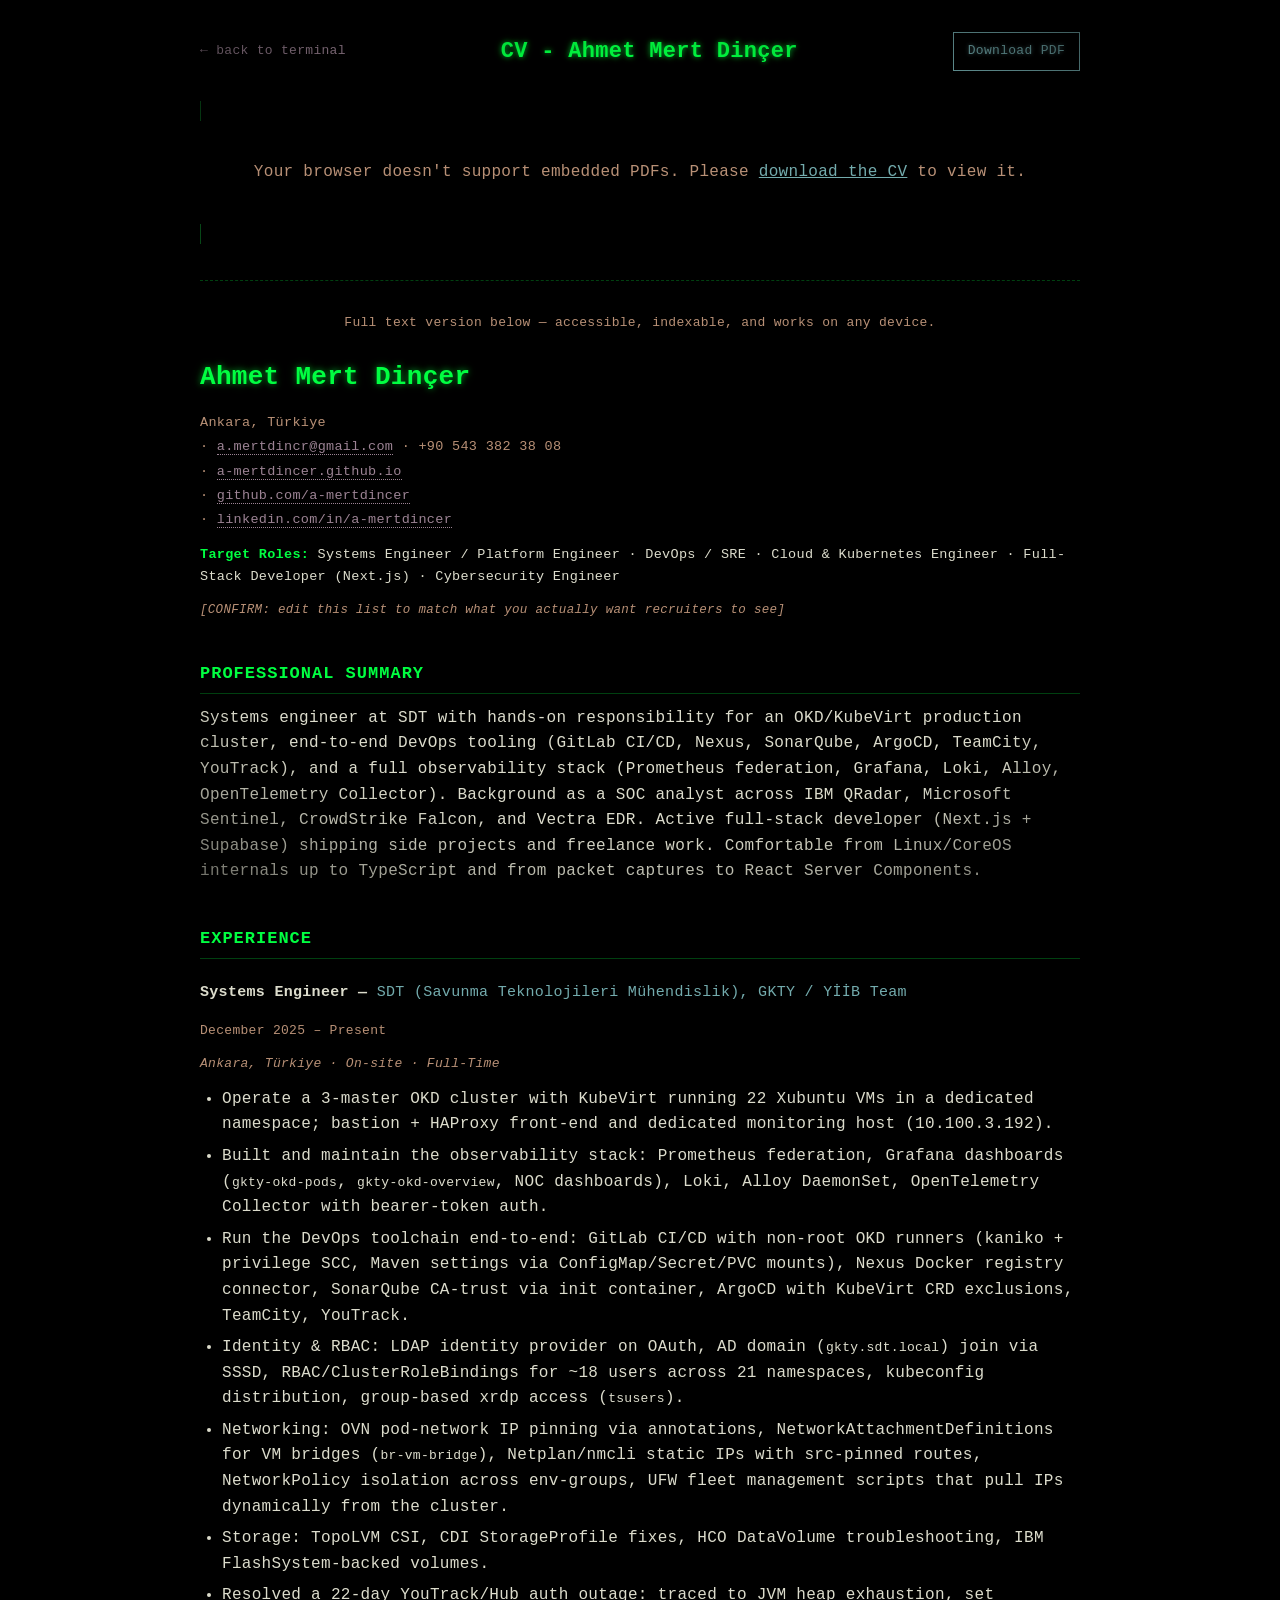
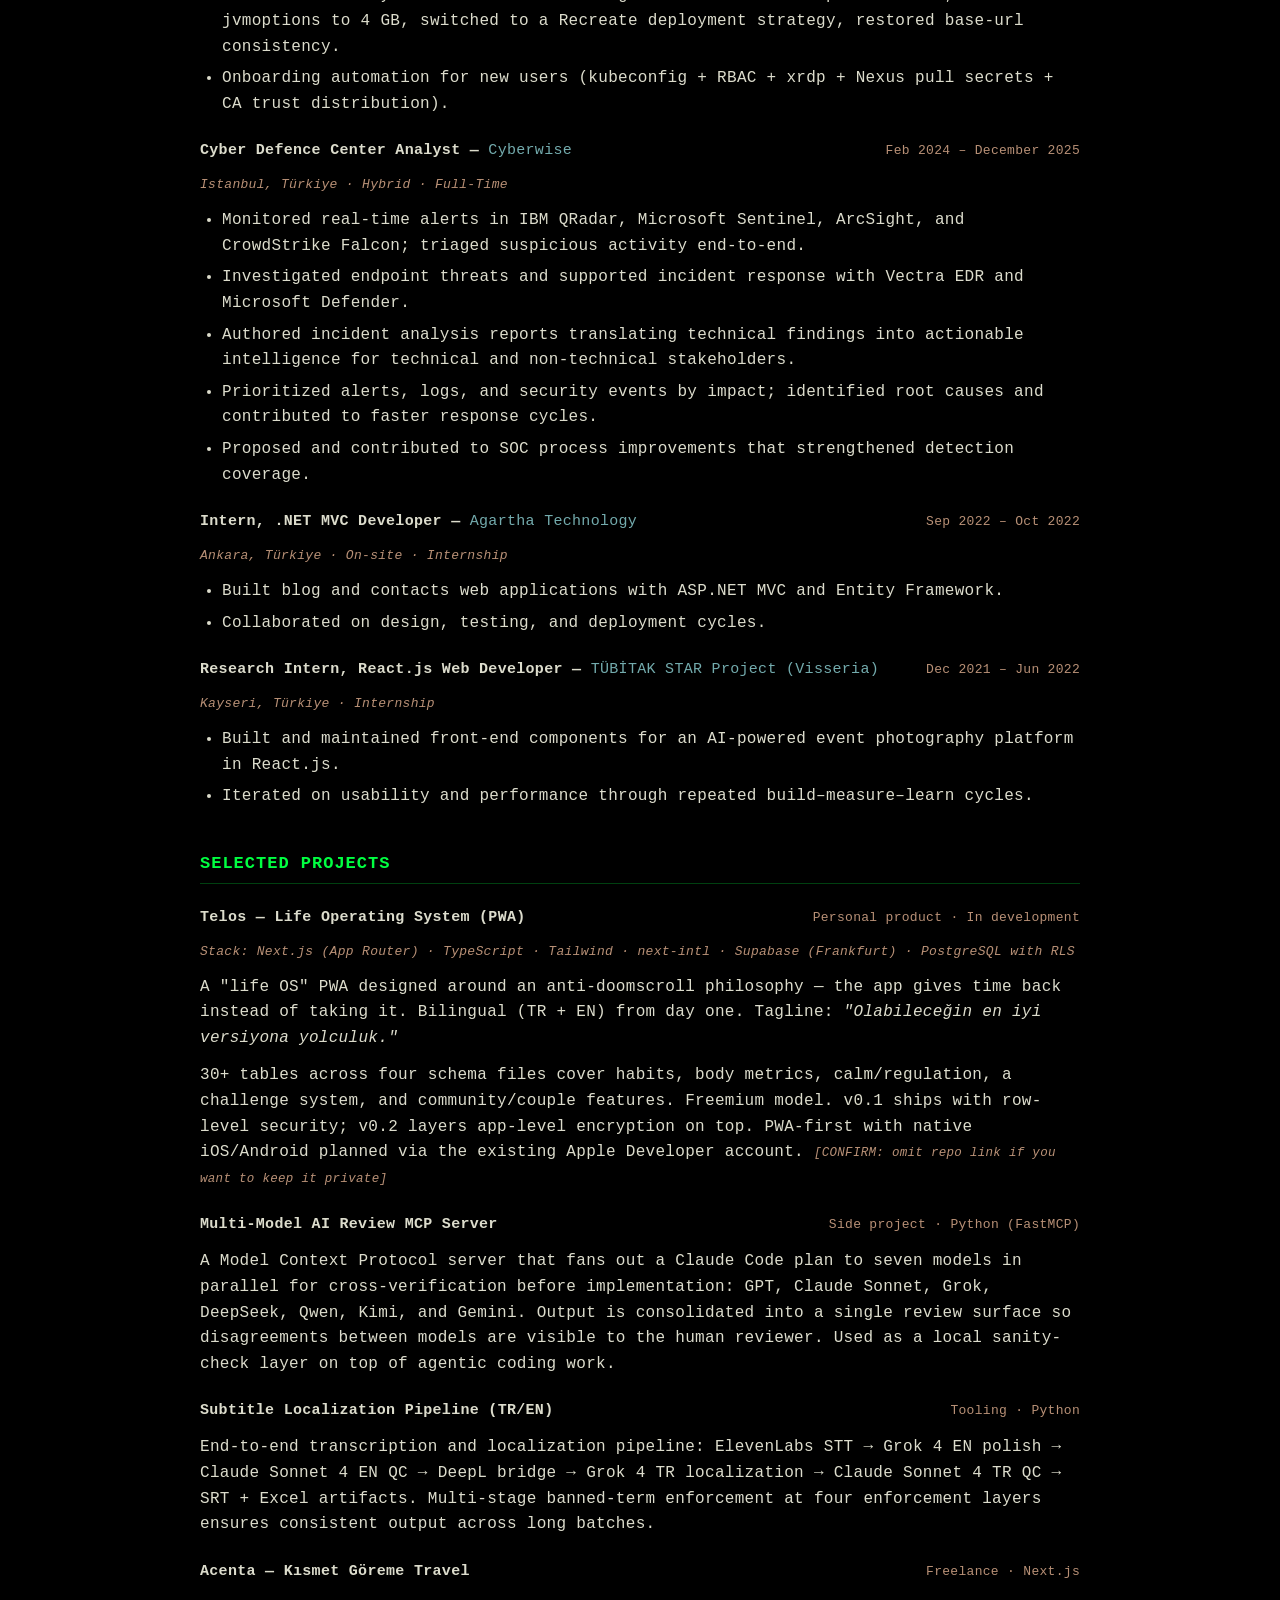
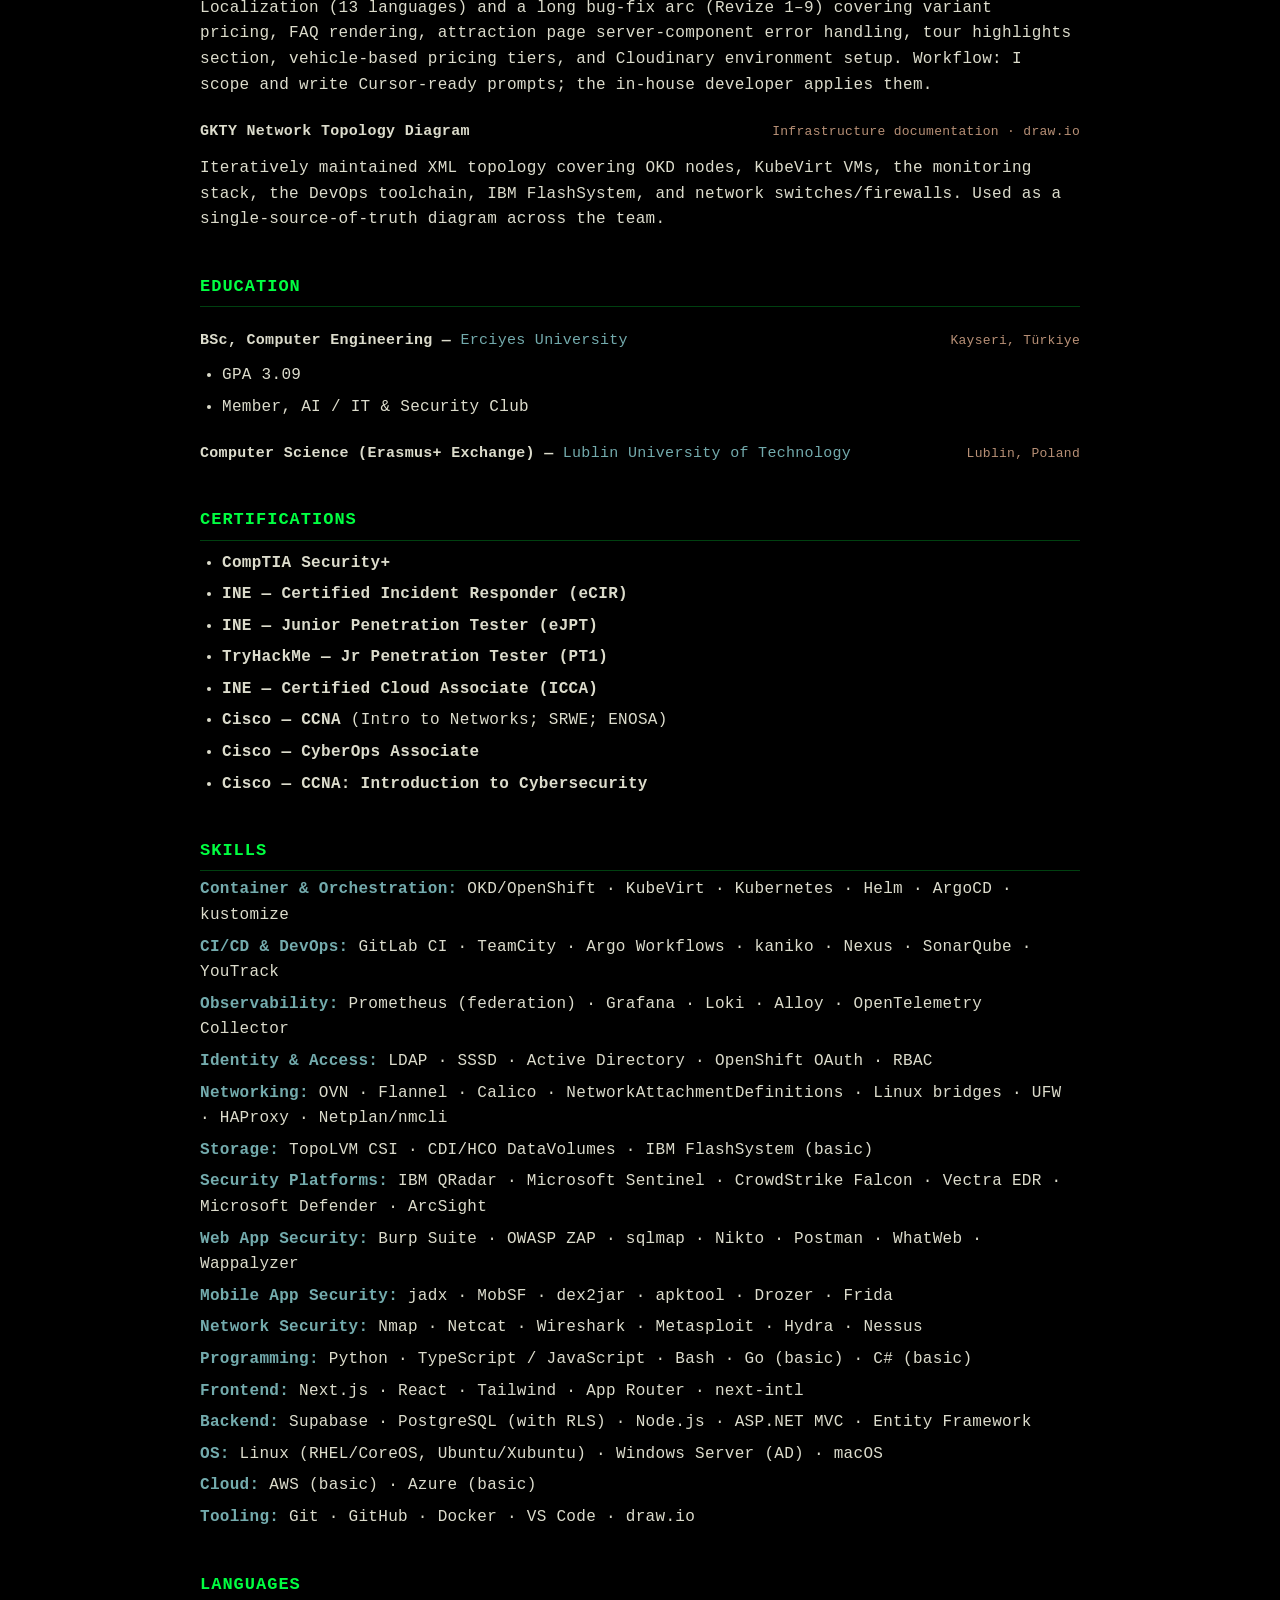
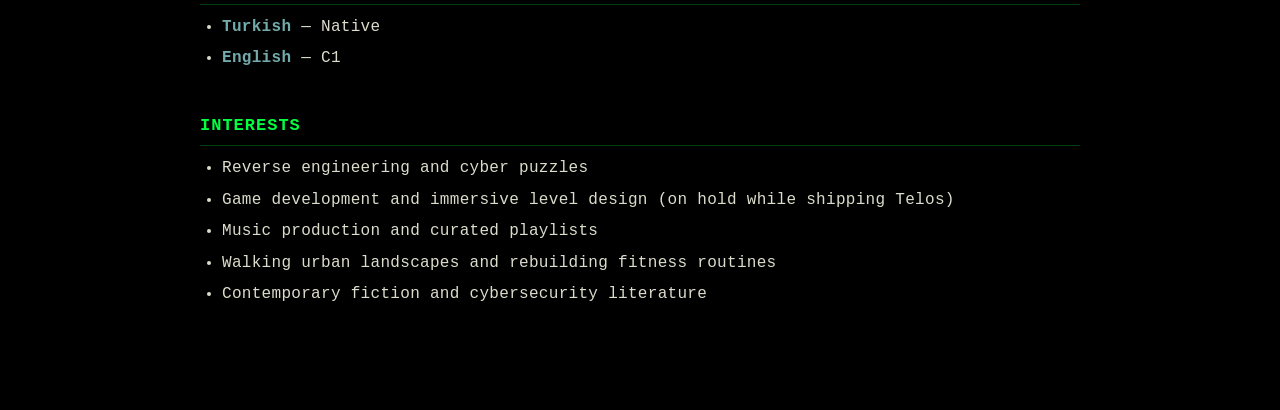
==== cv/index.html @ 5cd56427 "Add /cv page with embedded PDF and HTML fallback - cv/index.html: route at /cv/ with topbar, embedde" ====
<!DOCTYPE html>
<html lang="en">
  <head>
    <!-- Google Analytics -->
    <script async src="https://www.googletagmanager.com/gtag/js?id=G-QJ9TR5T9S2"></script>
    <script>
      window.dataLayer = window.dataLayer || [];
      function gtag(){dataLayer.push(arguments);}
      gtag('js', new Date());
      gtag('config', 'G-QJ9TR5T9S2');
    </script>
    <meta charset="utf-8" />
    <meta http-equiv="X-UA-Compatible" content="IE=edge" />
    <meta name="viewport" content="width=device-width, initial-scale=1, viewport-fit=cover" />
    <title>CV - Ahmet Mert Dinçer</title>
    <meta name="description" content="CV of Ahmet Mert Dinçer — Systems Engineer at SDT, working with OKD/KubeVirt, OpenShift, GitLab CI/CD, Prometheus/Grafana/Loki, and full-stack Next.js + Supabase. Background in SOC analysis (QRadar, Sentinel, CrowdStrike)." />
    <meta name="author" content="Ahmet Mert Dinçer" />
    <meta property="og:title" content="CV - Ahmet Mert Dinçer" />
    <meta property="og:description" content="Systems Engineer · DevOps / SRE · Full-Stack (Next.js) · Cybersecurity Engineer." />
    <meta property="og:type" content="profile" />
    <link rel="canonical" href="https://a-mertdincer.github.io/cv/" />
    <link rel="stylesheet" type="text/css" media="screen,print" href="../css/cv.css" />
    <link rel="icon" type="image/x-icon" href="../img/fav-icon.png" />
  </head>
  <body class="cv">
    <div class="cv-wrap">
      <header class="cv-topbar">
        <a class="cv-back" href="../">← back to terminal</a>
        <h1 class="cv-heading">CV - Ahmet Mert Dinçer</h1>
        <a class="cv-download" href="../cv-en.pdf" download="ahmet-mert-dincer-cv.pdf">Download PDF</a>
      </header>

      <object class="cv-pdf" data="../cv-en.pdf" type="application/pdf" aria-label="Embedded CV PDF">
        <div class="cv-pdf-fallback">
          <p>Your browser doesn't support embedded PDFs. Please <a href="../cv-en.pdf" download="ahmet-mert-dincer-cv.pdf">download the CV</a> to view it.</p>
        </div>
      </object>

      <hr class="cv-divider" />
      <p class="cv-text-intro">Full text version below — accessible, indexable, and works on any device.</p>

      <main class="cv-body">
        <h1>Ahmet Mert Dinçer</h1>
        <p class="cv-contact">
          Ankara, Türkiye<br />
          · <a href="mailto:a.mertdincr@gmail.com">a.mertdincr@gmail.com</a> · +90 543 382 38 08<br />
          · <a href="https://a-mertdincer.github.io" target="_blank" rel="noopener noreferrer">a-mertdincer.github.io</a><br />
          · <a href="https://github.com/a-mertdincer" target="_blank" rel="noopener noreferrer">github.com/a-mertdincer</a><br />
          · <a href="https://www.linkedin.com/in/a-mertdincer/" target="_blank" rel="noopener noreferrer">linkedin.com/in/a-mertdincer</a>
        </p>
        <p class="cv-target"><strong>Target Roles:</strong> Systems Engineer / Platform Engineer · DevOps / SRE · Cloud &amp; Kubernetes Engineer · Full-Stack Developer (Next.js) · Cybersecurity Engineer</p>
        <p class="cv-confirm">[CONFIRM: edit this list to match what you actually want recruiters to see]</p>

        <h2>Professional Summary</h2>
        <p>Systems engineer at SDT with hands-on responsibility for an OKD/KubeVirt production cluster, end-to-end DevOps tooling (GitLab CI/CD, Nexus, SonarQube, ArgoCD, TeamCity, YouTrack), and a full observability stack (Prometheus federation, Grafana, Loki, Alloy, OpenTelemetry Collector). Background as a SOC analyst across IBM QRadar, Microsoft Sentinel, CrowdStrike Falcon, and Vectra EDR. Active full-stack developer (Next.js + Supabase) shipping side projects and freelance work. Comfortable from Linux/CoreOS internals up to TypeScript and from packet captures to React Server Components.</p>

        <h2>Experience</h2>

        <section class="cv-entry">
          <div class="cv-entry-head">
            <h3 class="cv-entry-title">Systems Engineer — <span class="org">SDT (Savunma Teknolojileri Mühendislik), GKTY / YİİB Team</span></h3>
            <span class="cv-entry-date">December 2025 – Present</span>
          </div>
          <p class="cv-entry-meta">Ankara, Türkiye · On-site · Full-Time</p>
          <ul>
            <li>Operate a 3-master OKD cluster with KubeVirt running 22 Xubuntu VMs in a dedicated namespace; bastion + HAProxy front-end and dedicated monitoring host (10.100.3.192).</li>
            <li>Built and maintain the observability stack: Prometheus federation, Grafana dashboards (<code>gkty-okd-pods</code>, <code>gkty-okd-overview</code>, NOC dashboards), Loki, Alloy DaemonSet, OpenTelemetry Collector with bearer-token auth.</li>
            <li>Run the DevOps toolchain end-to-end: GitLab CI/CD with non-root OKD runners (kaniko + privilege SCC, Maven settings via ConfigMap/Secret/PVC mounts), Nexus Docker registry connector, SonarQube CA-trust via init container, ArgoCD with KubeVirt CRD exclusions, TeamCity, YouTrack.</li>
            <li>Identity &amp; RBAC: LDAP identity provider on OAuth, AD domain (<code>gkty.sdt.local</code>) join via SSSD, RBAC/ClusterRoleBindings for ~18 users across 21 namespaces, kubeconfig distribution, group-based xrdp access (<code>tsusers</code>).</li>
            <li>Networking: OVN pod-network IP pinning via annotations, NetworkAttachmentDefinitions for VM bridges (<code>br-vm-bridge</code>), Netplan/nmcli static IPs with src-pinned routes, NetworkPolicy isolation across env-groups, UFW fleet management scripts that pull IPs dynamically from the cluster.</li>
            <li>Storage: TopoLVM CSI, CDI StorageProfile fixes, HCO DataVolume troubleshooting, IBM FlashSystem-backed volumes.</li>
            <li>Resolved a 22-day YouTrack/Hub auth outage: traced to JVM heap exhaustion, set jvmoptions to 4&nbsp;GB, switched to a Recreate deployment strategy, restored base-url consistency.</li>
            <li>Onboarding automation for new users (kubeconfig + RBAC + xrdp + Nexus pull secrets + CA trust distribution).</li>
          </ul>
        </section>

        <section class="cv-entry">
          <div class="cv-entry-head">
            <h3 class="cv-entry-title">Cyber Defence Center Analyst — <span class="org">Cyberwise</span></h3>
            <span class="cv-entry-date">Feb 2024 – December 2025</span>
          </div>
          <p class="cv-entry-meta">Istanbul, Türkiye · Hybrid · Full-Time</p>
          <ul>
            <li>Monitored real-time alerts in IBM QRadar, Microsoft Sentinel, ArcSight, and CrowdStrike Falcon; triaged suspicious activity end-to-end.</li>
            <li>Investigated endpoint threats and supported incident response with Vectra EDR and Microsoft Defender.</li>
            <li>Authored incident analysis reports translating technical findings into actionable intelligence for technical and non-technical stakeholders.</li>
            <li>Prioritized alerts, logs, and security events by impact; identified root causes and contributed to faster response cycles.</li>
            <li>Proposed and contributed to SOC process improvements that strengthened detection coverage.</li>
          </ul>
        </section>

        <section class="cv-entry">
          <div class="cv-entry-head">
            <h3 class="cv-entry-title">Intern, .NET MVC Developer — <span class="org">Agartha Technology</span></h3>
            <span class="cv-entry-date">Sep 2022 – Oct 2022</span>
          </div>
          <p class="cv-entry-meta">Ankara, Türkiye · On-site · Internship</p>
          <ul>
            <li>Built blog and contacts web applications with ASP.NET MVC and Entity Framework.</li>
            <li>Collaborated on design, testing, and deployment cycles.</li>
          </ul>
        </section>

        <section class="cv-entry">
          <div class="cv-entry-head">
            <h3 class="cv-entry-title">Research Intern, React.js Web Developer — <span class="org">TÜBİTAK STAR Project (Visseria)</span></h3>
            <span class="cv-entry-date">Dec 2021 – Jun 2022</span>
          </div>
          <p class="cv-entry-meta">Kayseri, Türkiye · Internship</p>
          <ul>
            <li>Built and maintained front-end components for an AI-powered event photography platform in React.js.</li>
            <li>Iterated on usability and performance through repeated build–measure–learn cycles.</li>
          </ul>
        </section>

        <h2>Selected Projects</h2>

        <section class="cv-entry">
          <div class="cv-entry-head">
            <h3 class="cv-entry-title">Telos — Life Operating System (PWA)</h3>
            <span class="cv-entry-date">Personal product · In development</span>
          </div>
          <p class="cv-entry-meta">Stack: Next.js (App Router) · TypeScript · Tailwind · next-intl · Supabase (Frankfurt) · PostgreSQL with RLS</p>
          <p>A "life OS" PWA designed around an anti-doomscroll philosophy — the app gives time back instead of taking it. Bilingual (TR + EN) from day one. Tagline: <em>"Olabileceğin en iyi versiyona yolculuk."</em></p>
          <p>30+ tables across four schema files cover habits, body metrics, calm/regulation, a challenge system, and community/couple features. Freemium model. v0.1 ships with row-level security; v0.2 layers app-level encryption on top. PWA-first with native iOS/Android planned via the existing Apple Developer account. <span class="cv-confirm">[CONFIRM: omit repo link if you want to keep it private]</span></p>
        </section>

        <section class="cv-entry">
          <div class="cv-entry-head">
            <h3 class="cv-entry-title">Multi-Model AI Review MCP Server</h3>
            <span class="cv-entry-date">Side project · Python (FastMCP)</span>
          </div>
          <p>A Model Context Protocol server that fans out a Claude Code plan to seven models in parallel for cross-verification before implementation: GPT, Claude Sonnet, Grok, DeepSeek, Qwen, Kimi, and Gemini. Output is consolidated into a single review surface so disagreements between models are visible to the human reviewer. Used as a local sanity-check layer on top of agentic coding work.</p>
        </section>

        <section class="cv-entry">
          <div class="cv-entry-head">
            <h3 class="cv-entry-title">Subtitle Localization Pipeline (TR/EN)</h3>
            <span class="cv-entry-date">Tooling · Python</span>
          </div>
          <p>End-to-end transcription and localization pipeline: ElevenLabs STT → Grok 4 EN polish → Claude Sonnet 4 EN QC → DeepL bridge → Grok 4 TR localization → Claude Sonnet 4 TR QC → SRT + Excel artifacts. Multi-stage banned-term enforcement at four enforcement layers ensures consistent output across long batches.</p>
        </section>

        <section class="cv-entry">
          <div class="cv-entry-head">
            <h3 class="cv-entry-title">Acenta — Kısmet Göreme Travel</h3>
            <span class="cv-entry-date">Freelance · Next.js</span>
          </div>
          <p>Localization (13 languages) and a long bug-fix arc (Revize 1–9) covering variant pricing, FAQ rendering, attraction page server-component error handling, tour highlights section, vehicle-based pricing tiers, and Cloudinary environment setup. Workflow: I scope and write Cursor-ready prompts; the in-house developer applies them.</p>
        </section>

        <section class="cv-entry">
          <div class="cv-entry-head">
            <h3 class="cv-entry-title">GKTY Network Topology Diagram</h3>
            <span class="cv-entry-date">Infrastructure documentation · draw.io</span>
          </div>
          <p>Iteratively maintained XML topology covering OKD nodes, KubeVirt VMs, the monitoring stack, the DevOps toolchain, IBM FlashSystem, and network switches/firewalls. Used as a single-source-of-truth diagram across the team.</p>
        </section>

        <h2>Education</h2>

        <section class="cv-entry">
          <div class="cv-entry-head">
            <h3 class="cv-entry-title">BSc, Computer Engineering — <span class="org">Erciyes University</span></h3>
            <span class="cv-entry-date">Kayseri, Türkiye</span>
          </div>
          <ul>
            <li>GPA 3.09</li>
            <li>Member, AI / IT &amp; Security Club</li>
          </ul>
        </section>

        <section class="cv-entry">
          <div class="cv-entry-head">
            <h3 class="cv-entry-title">Computer Science (Erasmus+ Exchange) — <span class="org">Lublin University of Technology</span></h3>
            <span class="cv-entry-date">Lublin, Poland</span>
          </div>
        </section>

        <h2>Certifications</h2>
        <ul>
          <li><strong>CompTIA Security+</strong></li>
          <li><strong>INE — Certified Incident Responder (eCIR)</strong></li>
          <li><strong>INE — Junior Penetration Tester (eJPT)</strong></li>
          <li><strong>TryHackMe — Jr Penetration Tester (PT1)</strong></li>
          <li><strong>INE — Certified Cloud Associate (ICCA)</strong></li>
          <li><strong>Cisco — CCNA</strong> (Intro to Networks; SRWE; ENOSA)</li>
          <li><strong>Cisco — CyberOps Associate</strong></li>
          <li><strong>Cisco — CCNA: Introduction to Cybersecurity</strong></li>
        </ul>

        <h2>Skills</h2>
        <div class="cv-skills">
          <p><strong>Container &amp; Orchestration:</strong> OKD/OpenShift · KubeVirt · Kubernetes · Helm · ArgoCD · kustomize</p>
          <p><strong>CI/CD &amp; DevOps:</strong> GitLab CI · TeamCity · Argo Workflows · kaniko · Nexus · SonarQube · YouTrack</p>
          <p><strong>Observability:</strong> Prometheus (federation) · Grafana · Loki · Alloy · OpenTelemetry Collector</p>
          <p><strong>Identity &amp; Access:</strong> LDAP · SSSD · Active Directory · OpenShift OAuth · RBAC</p>
          <p><strong>Networking:</strong> OVN · Flannel · Calico · NetworkAttachmentDefinitions · Linux bridges · UFW · HAProxy · Netplan/nmcli</p>
          <p><strong>Storage:</strong> TopoLVM CSI · CDI/HCO DataVolumes · IBM FlashSystem (basic)</p>
          <p><strong>Security Platforms:</strong> IBM QRadar · Microsoft Sentinel · CrowdStrike Falcon · Vectra EDR · Microsoft Defender · ArcSight</p>
          <p><strong>Web App Security:</strong> Burp Suite · OWASP ZAP · sqlmap · Nikto · Postman · WhatWeb · Wappalyzer</p>
          <p><strong>Mobile App Security:</strong> jadx · MobSF · dex2jar · apktool · Drozer · Frida</p>
          <p><strong>Network Security:</strong> Nmap · Netcat · Wireshark · Metasploit · Hydra · Nessus</p>
          <p><strong>Programming:</strong> Python · TypeScript / JavaScript · Bash · Go (basic) · C# (basic)</p>
          <p><strong>Frontend:</strong> Next.js · React · Tailwind · App Router · next-intl</p>
          <p><strong>Backend:</strong> Supabase · PostgreSQL (with RLS) · Node.js · ASP.NET MVC · Entity Framework</p>
          <p><strong>OS:</strong> Linux (RHEL/CoreOS, Ubuntu/Xubuntu) · Windows Server (AD) · macOS</p>
          <p><strong>Cloud:</strong> AWS (basic) · Azure (basic)</p>
          <p><strong>Tooling:</strong> Git · GitHub · Docker · VS Code · draw.io</p>
        </div>

        <h2>Languages</h2>
        <ul class="cv-langs">
          <li><strong>Turkish</strong> — Native</li>
          <li><strong>English</strong> — C1</li>
        </ul>

        <h2>Interests</h2>
        <ul>
          <li>Reverse engineering and cyber puzzles</li>
          <li>Game development and immersive level design (on hold while shipping Telos)</li>
          <li>Music production and curated playlists</li>
          <li>Walking urban landscapes and rebuilding fitness routines</li>
          <li>Contemporary fiction and cybersecurity literature</li>
        </ul>
      </main>
    </div>
  </body>
</html>
---- css/cv.css ----
/* CV page — extends the terminal theme tokens from style.css.
   Same palette/font, but laid out as a long-form readable document
   (no scanlines, no aggressive glow on body text, more whitespace). */

:root {
  --bg: #000;
  --fg: #00ff41;
  --fg-soft: #DCDCCC;
  --muted: #B89076;
  --accent: #73ABAD;
  --link: #9C8394;
  --rule: rgba(0, 255, 65, 0.25);
}

body.cv {
  margin: 0;
  padding: 0;
  background: var(--bg);
  color: var(--fg-soft);
  font-family: 'Courier New', Courier, monospace;
  font-weight: normal;
  letter-spacing: 0.3px;
  line-height: 1.6;
  cursor: auto;
  -webkit-font-smoothing: antialiased;
}

/* CRT vignette is kept (subtle), scanlines dropped for readability. */
body.cv::before {
  content: "";
  position: fixed;
  inset: 0;
  background: radial-gradient(ellipse at center, transparent 60%, rgba(0,0,0,0.85) 100%);
  pointer-events: none;
  z-index: 10;
}

.cv-wrap {
  max-width: 880px;
  margin: 0 auto;
  padding: 32px 28px 96px;
  position: relative;
  z-index: 5;
}

/* Top bar: back link + heading + download button */
.cv-topbar {
  display: flex;
  align-items: center;
  justify-content: space-between;
  gap: 16px;
  flex-wrap: wrap;
  margin-bottom: 28px;
}

.cv-back {
  color: var(--link);
  text-decoration: none;
  font-size: 13px;
}
.cv-back:hover {
  background: var(--accent);
  color: #000;
}

.cv-heading {
  color: var(--fg);
  font-size: 22px;
  margin: 0;
  font-weight: bold;
  text-shadow:
    0 0 5px rgba(0, 255, 65, 0.6),
    0 0 10px rgba(0, 255, 65, 0.3);
}

.cv-download {
  color: var(--accent);
  border: 1px solid var(--accent);
  padding: 8px 14px;
  text-decoration: none;
  font-size: 13px;
  background: transparent;
  text-shadow: 0 0 4px rgba(115, 171, 173, 0.6);
}
.cv-download:hover {
  background: var(--accent);
  color: #000;
  text-shadow: none;
}

/* Embedded PDF viewer */
.cv-pdf {
  width: 100%;
  height: 80vh;
  min-height: 520px;
  border: 1px solid var(--rule);
  background: #0a0a0a;
  margin-bottom: 32px;
}

.cv-pdf-fallback {
  padding: 20px;
  text-align: center;
  color: var(--muted);
}
.cv-pdf-fallback a {
  color: var(--accent);
  text-decoration: underline;
}

/* Divider between PDF and text body */
.cv-divider {
  border: 0;
  border-top: 1px dashed var(--rule);
  margin: 32px 0;
}

.cv-text-intro {
  color: var(--muted);
  font-size: 13px;
  margin-bottom: 24px;
  text-align: center;
}

/* Main typographic CV body */
.cv-body {
  color: var(--fg-soft);
}

.cv-body h1 {
  color: var(--fg);
  font-size: 26px;
  margin: 0 0 6px;
  text-shadow:
    0 0 6px rgba(0, 255, 65, 0.5),
    0 0 12px rgba(0, 255, 65, 0.2);
}

.cv-contact {
  color: var(--muted);
  font-size: 13.5px;
  line-height: 1.8;
  margin: 0 0 8px;
}
.cv-contact a {
  color: var(--link);
}
.cv-contact a:hover {
  background: var(--accent);
  color: #000;
}

.cv-target {
  color: var(--fg-soft);
  font-size: 13.5px;
  margin: 8px 0 0;
}
.cv-target strong {
  color: var(--fg);
}
.cv-confirm {
  color: var(--muted);
  font-style: italic;
  font-size: 12.5px;
  margin: 4px 0 0;
}

.cv-body h2 {
  color: var(--fg);
  font-size: 17px;
  margin: 40px 0 0;
  padding-bottom: 6px;
  border-bottom: 1px solid var(--rule);
  letter-spacing: 1px;
  text-transform: uppercase;
}

.cv-body p {
  margin: 12px 0;
}

.cv-body ul {
  padding-left: 22px;
  margin: 10px 0 0;
}
.cv-body li {
  margin: 6px 0;
}

.cv-body a {
  color: var(--link);
  text-decoration: none;
  border-bottom: 1px dotted var(--link);
}
.cv-body a:hover {
  background: var(--accent);
  color: #000;
  border-bottom-color: var(--accent);
}

/* Entry header: title on the left, date right-aligned on desktop */
.cv-entry {
  margin-top: 22px;
}
.cv-entry-head {
  display: flex;
  align-items: baseline;
  justify-content: space-between;
  gap: 16px;
  flex-wrap: wrap;
}
.cv-entry-title {
  color: var(--fg-soft);
  font-size: 15px;
  margin: 0;
  font-weight: bold;
}
.cv-entry-title .org {
  color: var(--accent);
  font-weight: normal;
}
.cv-entry-date {
  color: var(--muted);
  font-size: 13px;
  white-space: nowrap;
  text-align: right;
  flex-shrink: 0;
}
.cv-entry-meta {
  color: var(--muted);
  font-style: italic;
  font-size: 13px;
  margin: 2px 0 8px;
}

/* Skills / Languages / Interests — denser blocks */
.cv-skills p,
.cv-langs p {
  margin: 6px 0;
}
.cv-skills strong {
  color: var(--accent);
  font-weight: bold;
}
.cv-langs strong {
  color: var(--accent);
}

/* Mobile: stack date above title, tighter spacing */
@media screen and (max-width: 640px) {
  .cv-wrap {
    padding: 18px 14px 80px;
  }
  .cv-heading {
    font-size: 18px;
  }
  .cv-pdf {
    height: 60vh;
    min-height: 360px;
  }
  .cv-entry-head {
    flex-direction: column;
    align-items: flex-start;
    gap: 2px;
  }
  .cv-entry-date {
    order: -1;
    font-size: 12px;
    text-align: left;
  }
  .cv-body h1 {
    font-size: 22px;
  }
  .cv-body h2 {
    font-size: 15px;
  }
}

@media print {
  body.cv::before { display: none; }
  .cv-topbar, .cv-pdf, .cv-pdf-fallback, .cv-divider, .cv-text-intro {
    display: none;
  }
  body.cv {
    color: #000;
    background: #fff;
  }
  .cv-body, .cv-body h1, .cv-body h2, .cv-entry-title {
    color: #000 !important;
    text-shadow: none !important;
  }
  .cv-body a { color: #000; border-bottom: none; }
  .cv-body h2 { border-bottom-color: #000; }
}
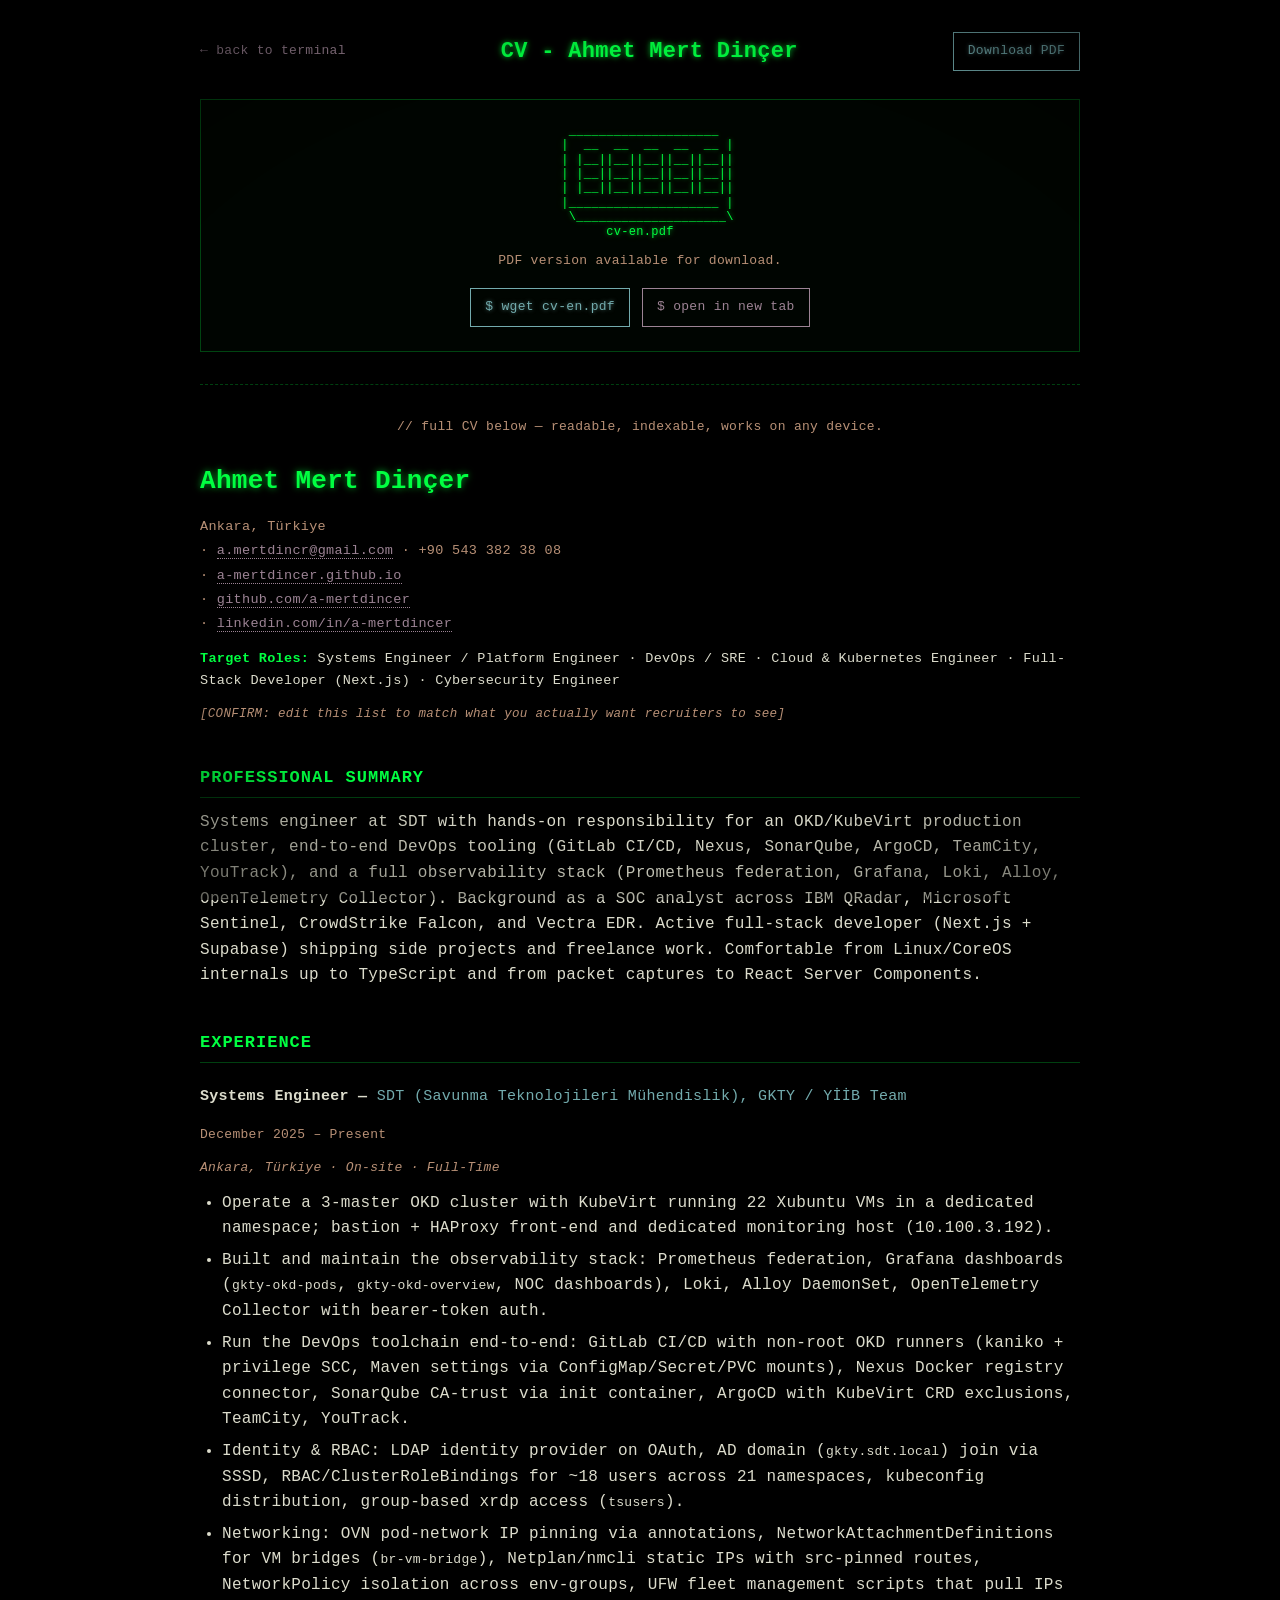
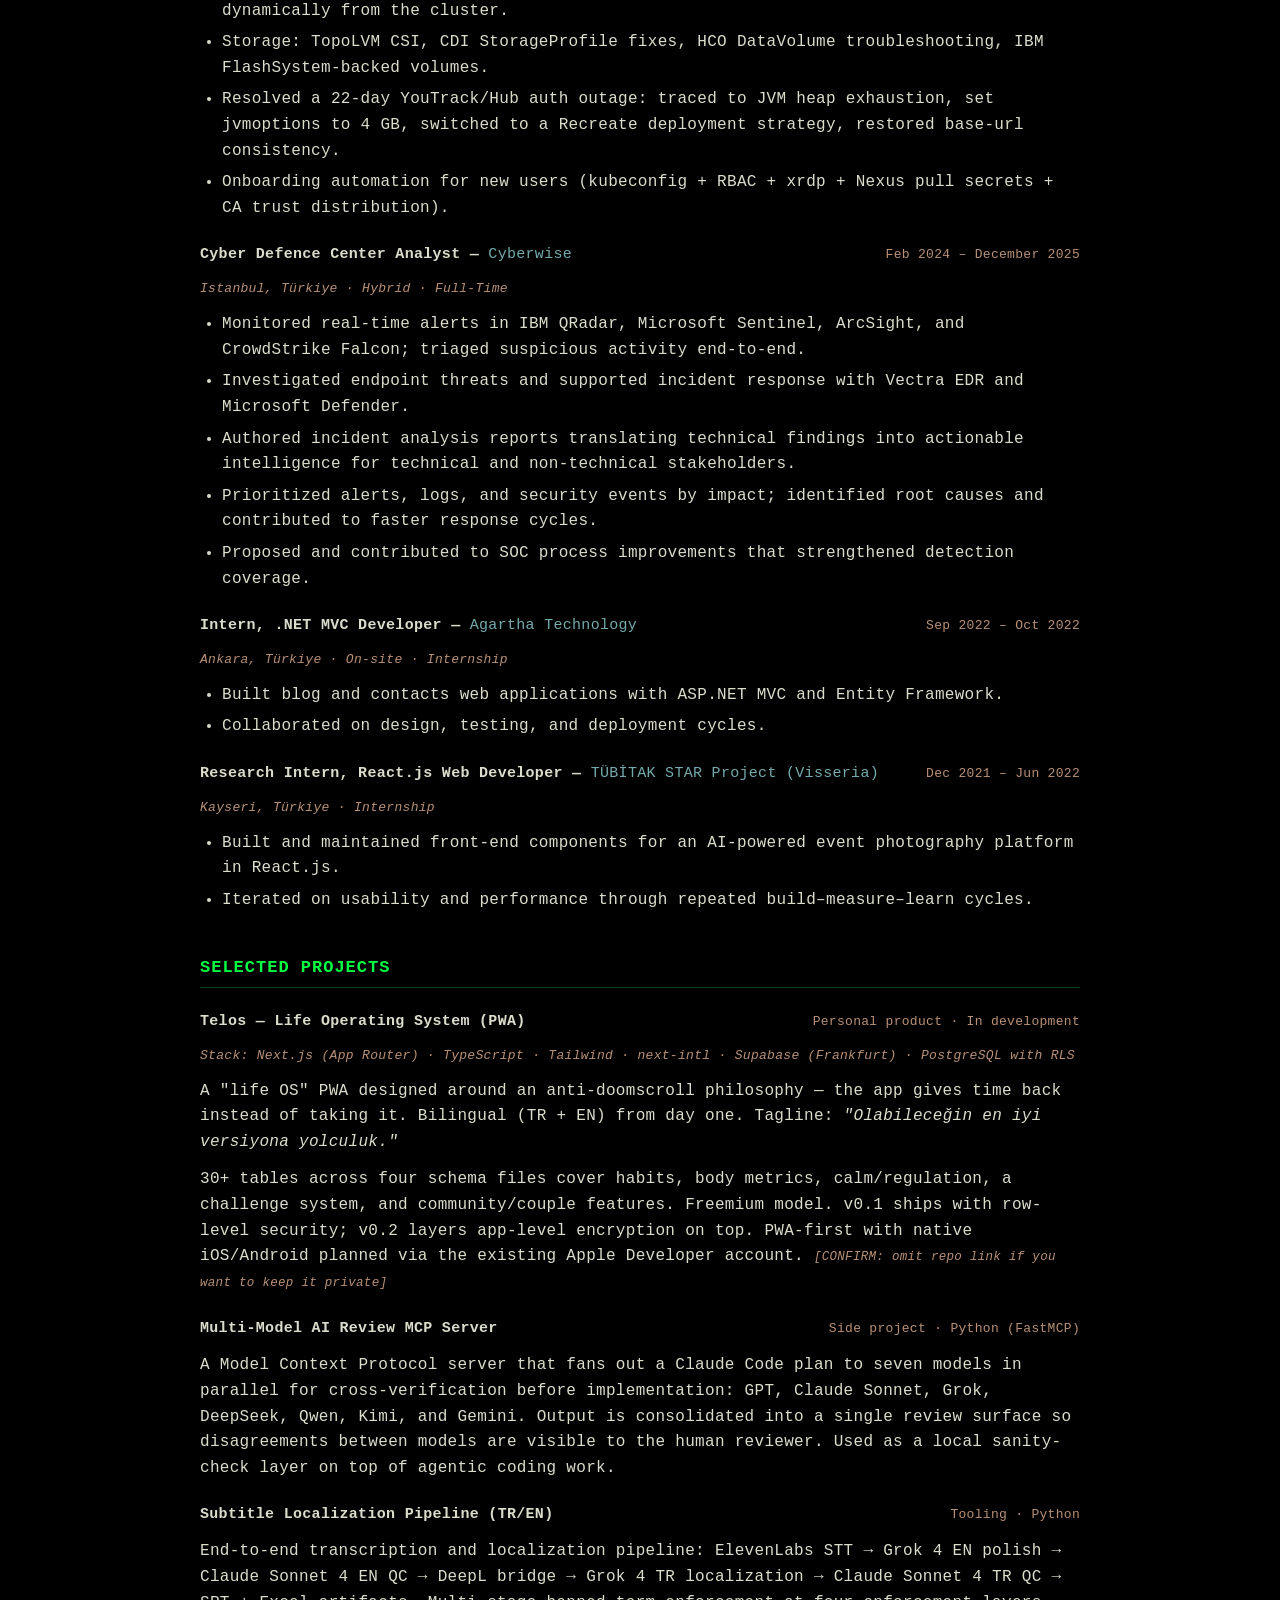
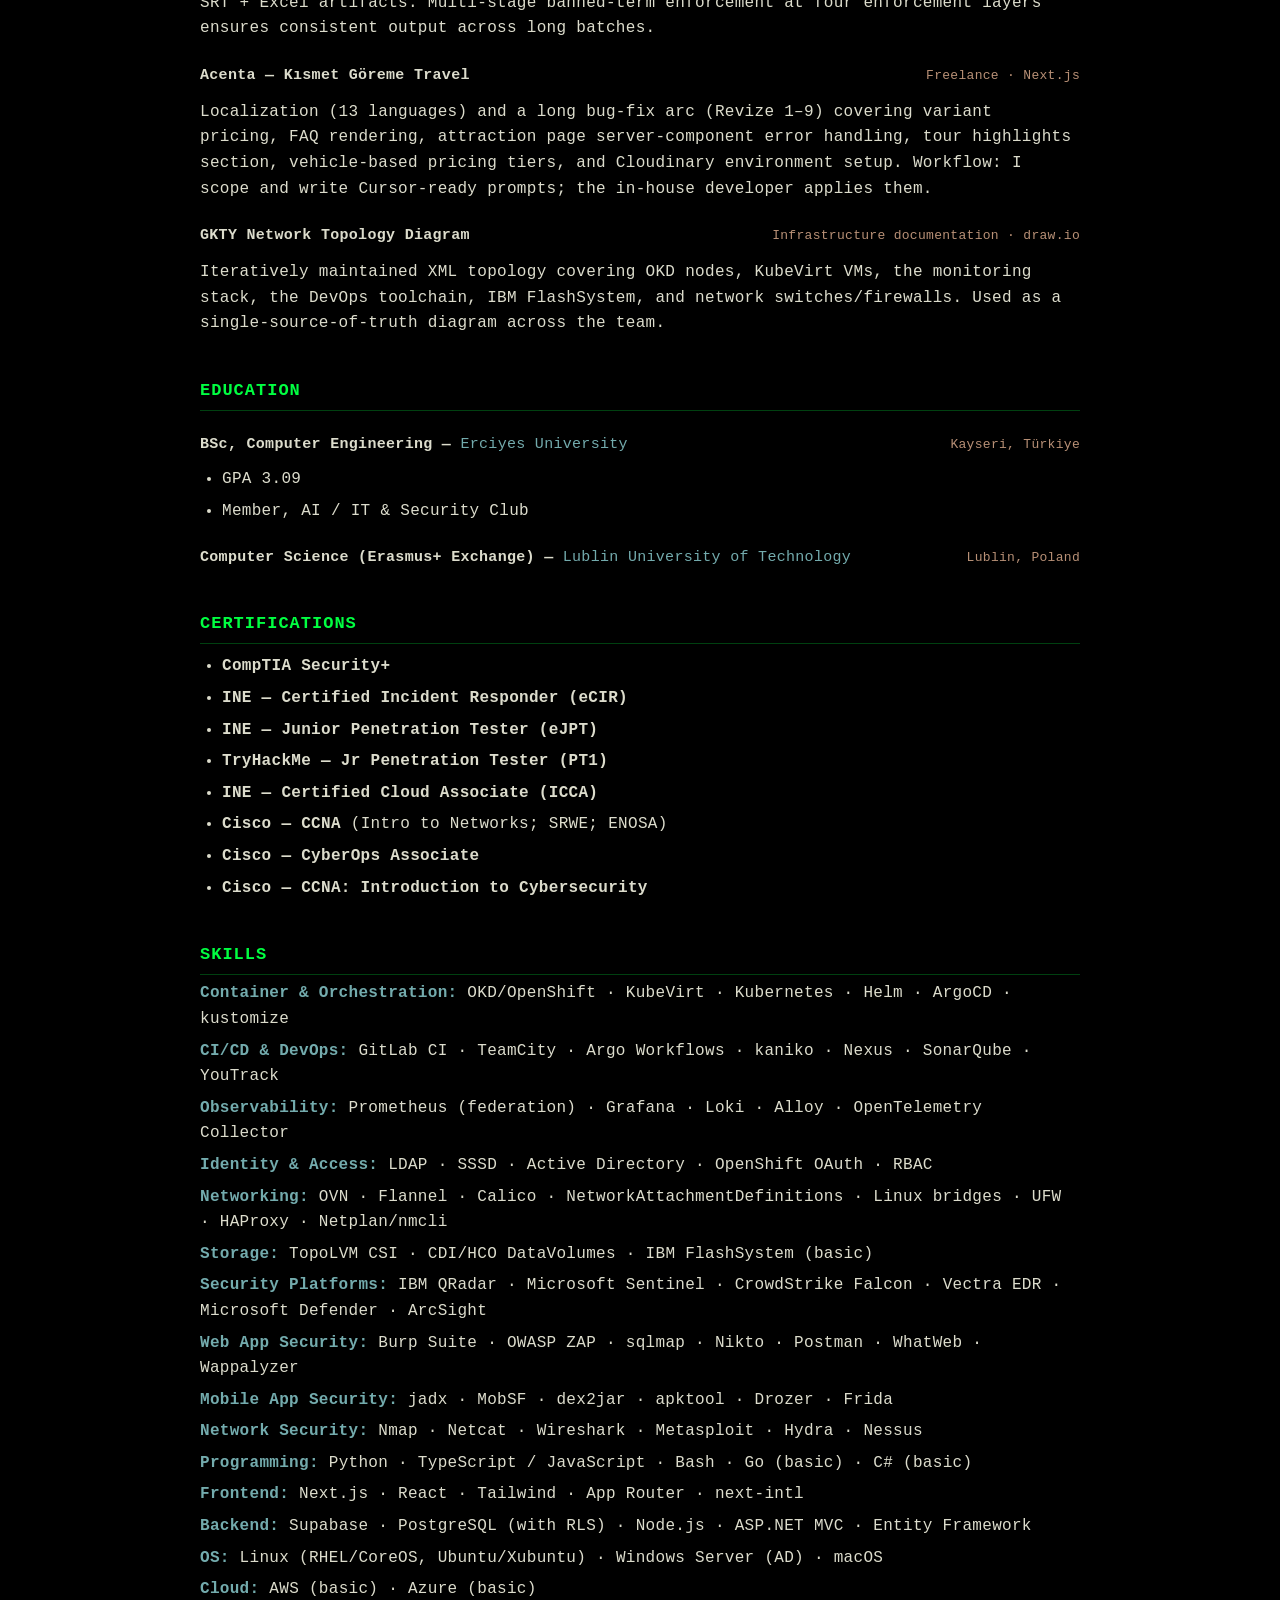
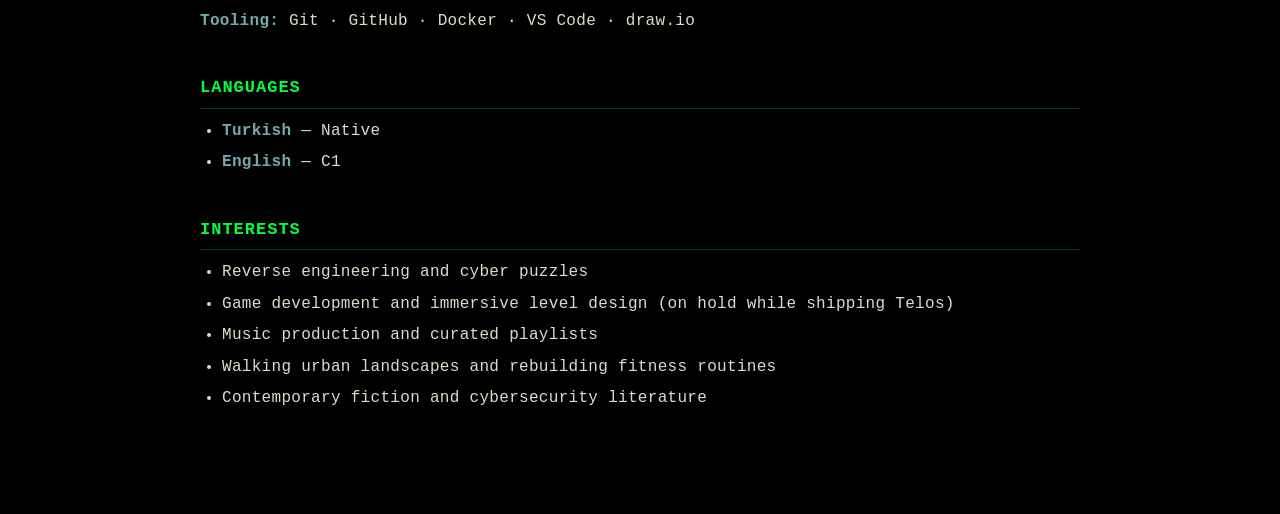
==== commit fb28d035: "Replace white PDF embed with terminal-styled download card Drop the <object> viewer that rendered as" ====
--- a/cv/index.html
+++ b/cv/index.html
@@ -30,14 +30,26 @@
         <a class="cv-download" href="../cv-en.pdf" download="ahmet-mert-dincer-cv.pdf">Download PDF</a>
       </header>
 
-      <object class="cv-pdf" data="../cv-en.pdf" type="application/pdf" aria-label="Embedded CV PDF">
-        <div class="cv-pdf-fallback">
-          <p>Your browser doesn't support embedded PDFs. Please <a href="../cv-en.pdf" download="ahmet-mert-dincer-cv.pdf">download the CV</a> to view it.</p>
-        </div>
-      </object>
+      <section class="cv-pdf-card" aria-label="PDF download">
+        <pre class="cv-pdf-ascii" aria-hidden="true">
+   ____________________
+  |  __  __  __  __  __ |
+  | |__||__||__||__||__||
+  | |__||__||__||__||__||
+  | |__||__||__||__||__||
+  |____________________ |
+   \____________________\
+        cv-en.pdf
+</pre>
+        <p class="cv-pdf-note">PDF version available for download.</p>
+        <p class="cv-pdf-actions">
+          <a class="cv-download" href="../cv-en.pdf" download="ahmet-mert-dincer-cv.pdf">$ wget cv-en.pdf</a>
+          <a class="cv-download cv-download-ghost" href="../cv-en.pdf" target="_blank" rel="noopener noreferrer">$ open in new tab</a>
+        </p>
+      </section>
 
       <hr class="cv-divider" />
-      <p class="cv-text-intro">Full text version below — accessible, indexable, and works on any device.</p>
+      <p class="cv-text-intro">// full CV below — readable, indexable, works on any device.</p>
 
       <main class="cv-body">
         <h1>Ahmet Mert Dinçer</h1>
--- a/css/cv.css
+++ b/css/cv.css
@@ -88,24 +88,51 @@
   text-shadow: none;
 }
 
-/* Embedded PDF viewer */
-.cv-pdf {
-  width: 100%;
-  height: 80vh;
-  min-height: 520px;
+/* PDF download card — terminal-styled, no embedded white viewer */
+.cv-pdf-card {
   border: 1px solid var(--rule);
-  background: #0a0a0a;
+  background: rgba(0, 255, 65, 0.02);
+  padding: 24px 20px;
+  text-align: center;
   margin-bottom: 32px;
 }
-
-.cv-pdf-fallback {
-  padding: 20px;
-  text-align: center;
-  color: var(--muted);
-}
-.cv-pdf-fallback a {
-  color: var(--accent);
-  text-decoration: underline;
+.cv-pdf-ascii {
+  color: var(--fg);
+  font-family: 'Courier New', Courier, monospace;
+  font-size: 12px;
+  line-height: 1.2;
+  margin: 0 0 12px;
+  white-space: pre;
+  text-shadow:
+    0 0 4px rgba(0, 255, 65, 0.5),
+    0 0 8px rgba(0, 255, 65, 0.25);
+  display: inline-block;
+  text-align: left;
+}
+.cv-pdf-note {
+  color: var(--muted);
+  font-size: 13px;
+  margin: 0 0 16px;
+}
+.cv-pdf-actions {
+  display: flex;
+  gap: 12px;
+  justify-content: center;
+  flex-wrap: wrap;
+  margin: 0;
+}
+.cv-download-ghost {
+  color: var(--link);
+  border-color: var(--link);
+  text-shadow: none;
+}
+.cv-download-ghost:hover {
+  background: var(--link);
+  color: #000;
+}
+
+@media screen and (max-width: 480px) {
+  .cv-pdf-ascii { font-size: 10px; }
 }
 
 /* Divider between PDF and text body */
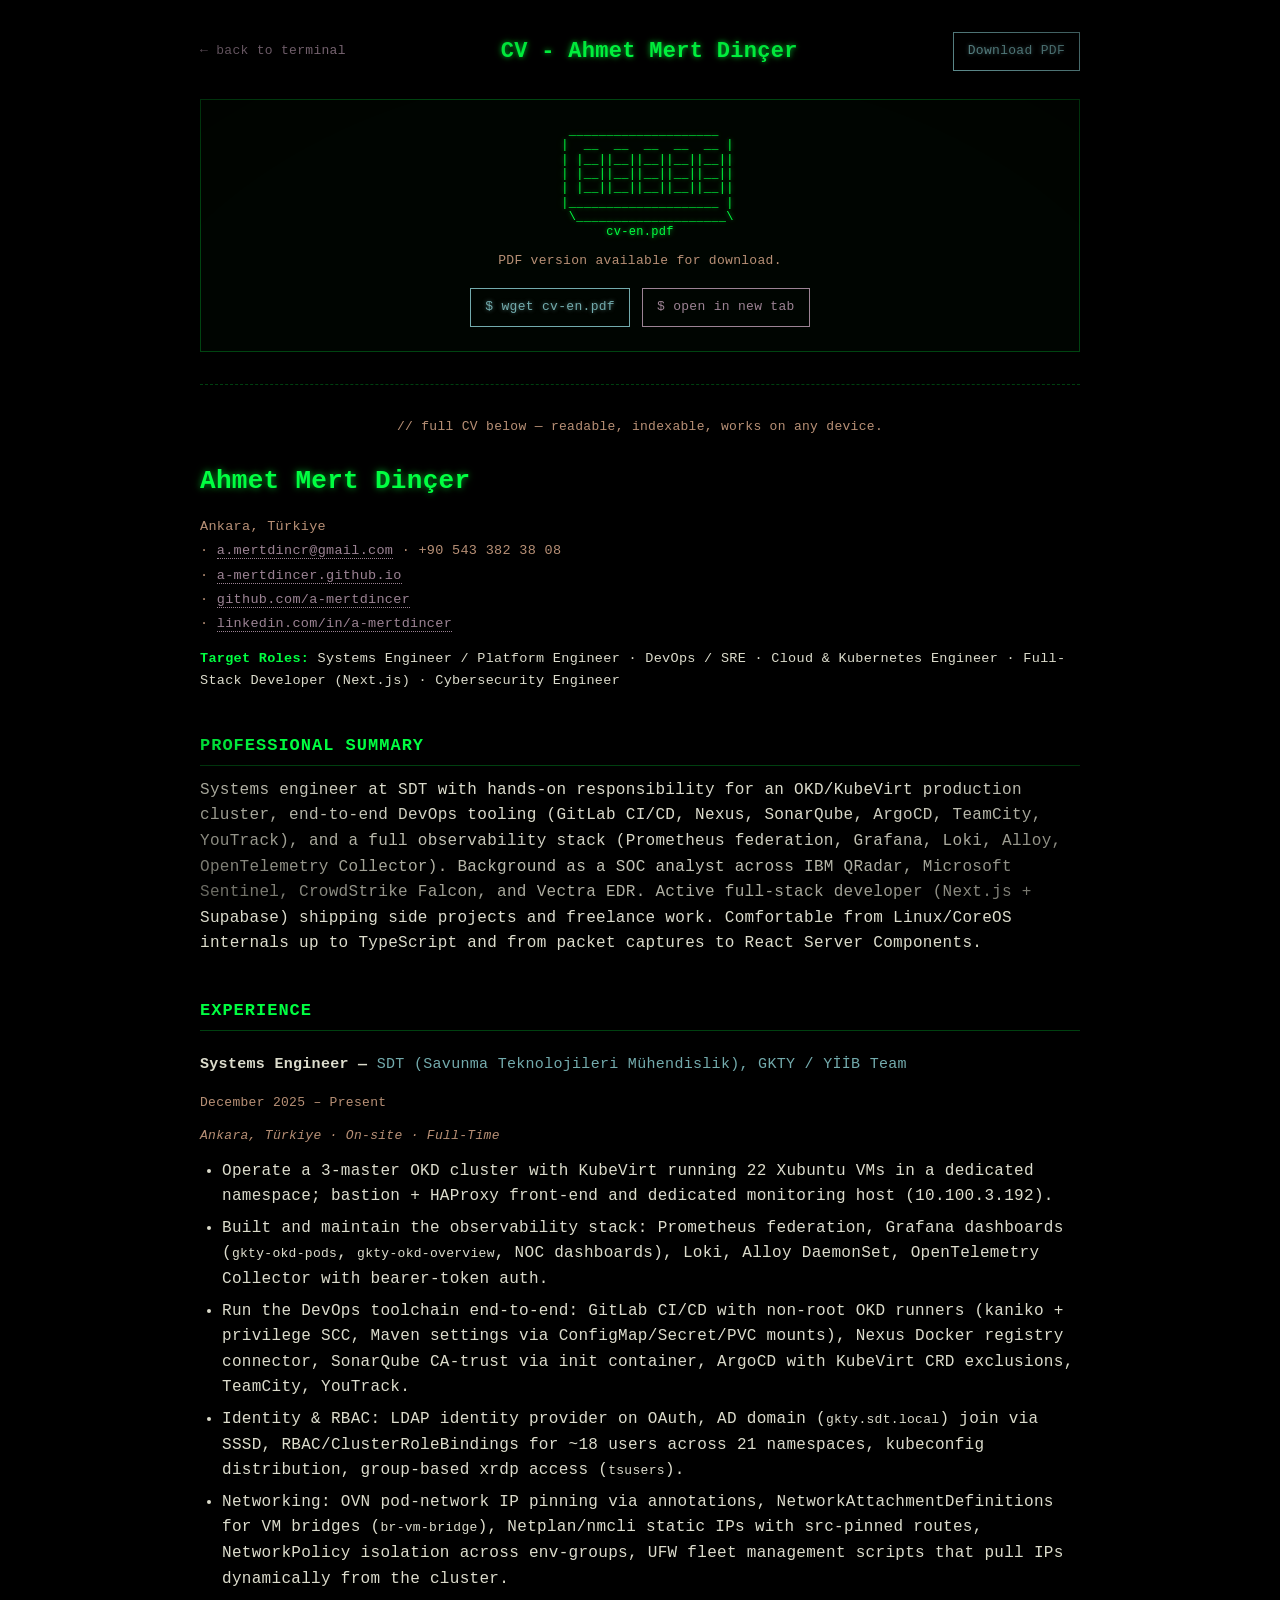
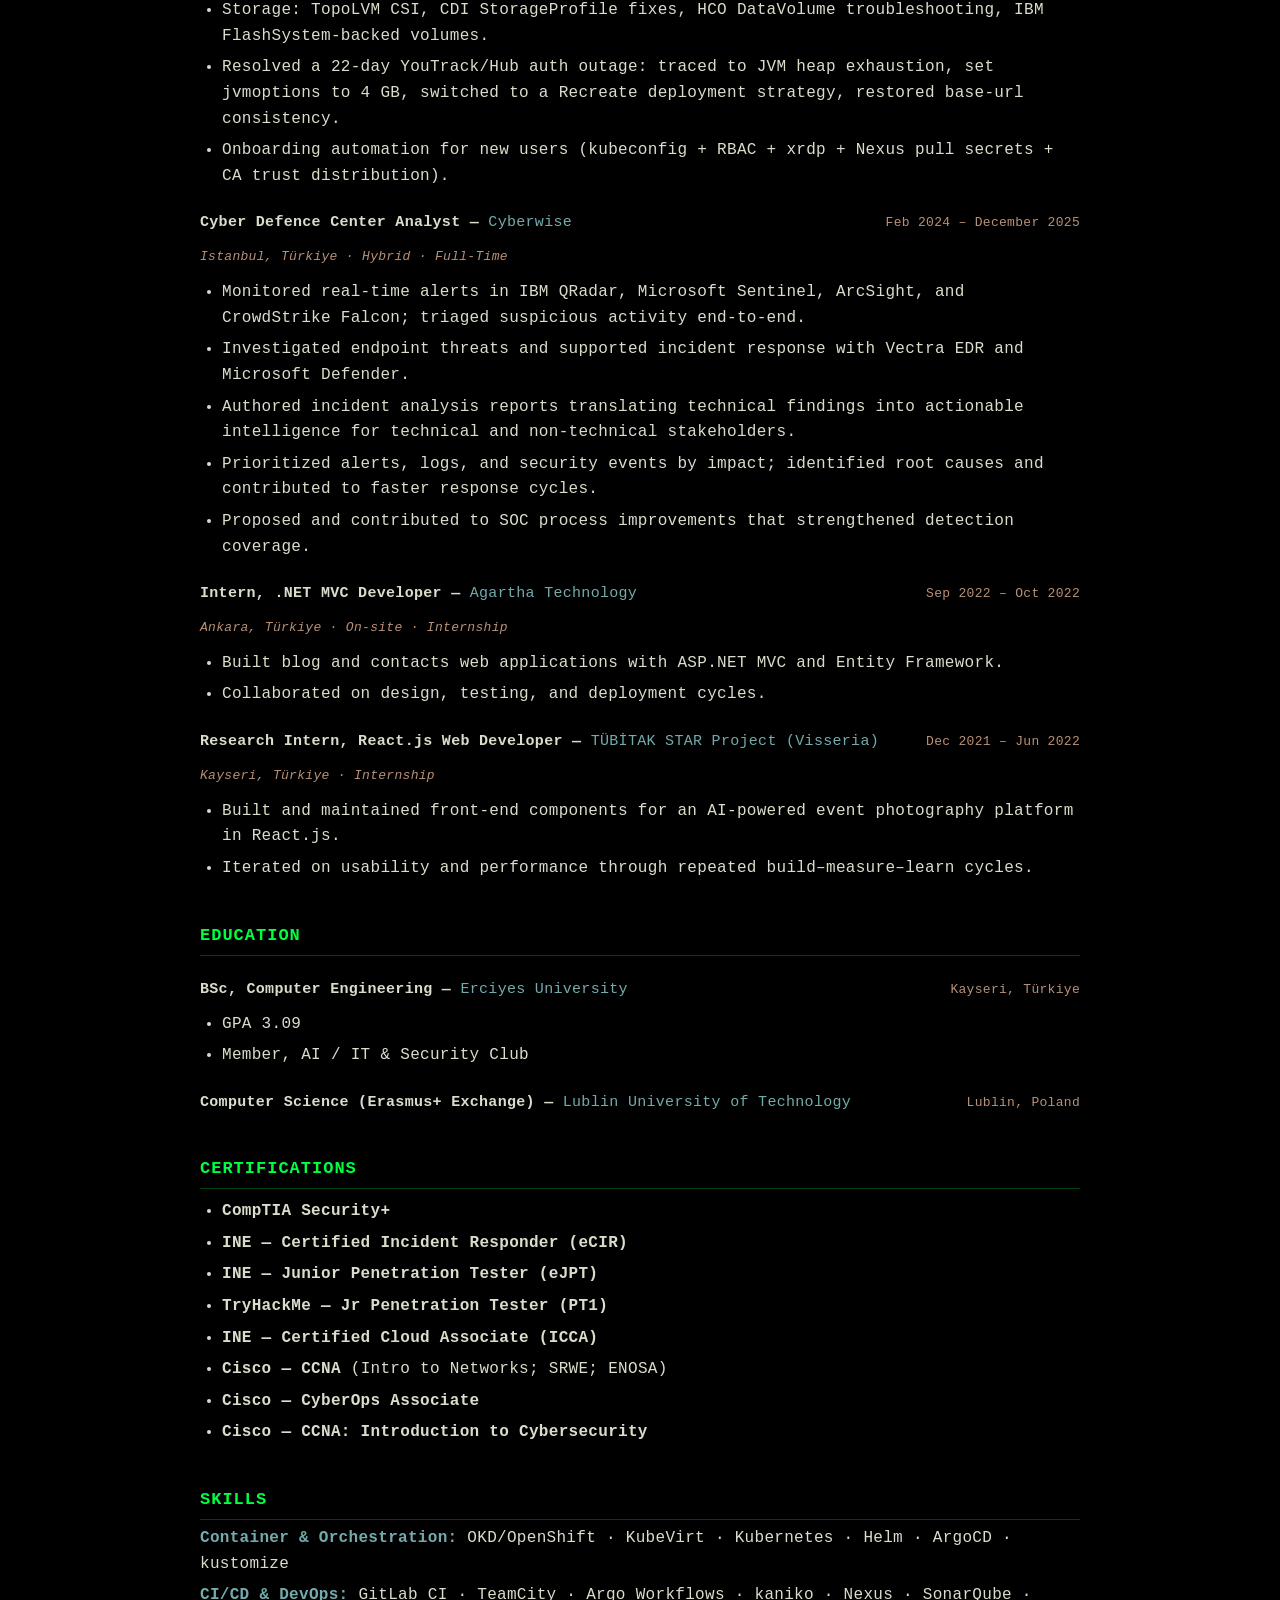
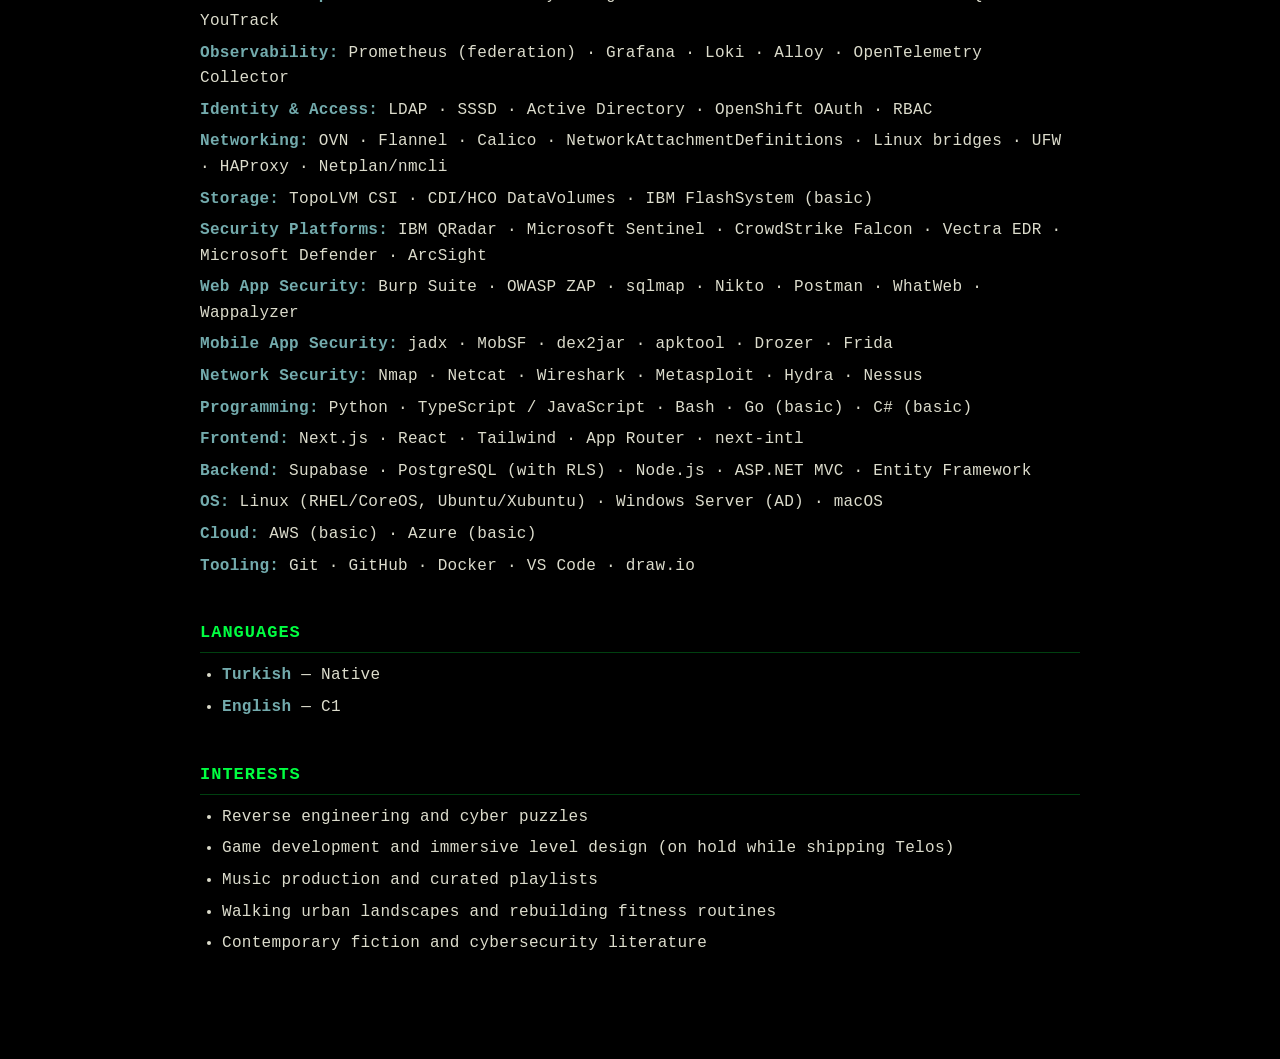
==== commit 827afe84: "Add CV admin panel, real PDF, and remove Selected Projects The CV page is now generated from cv/cv.j" ====
--- a/cv/index.html
+++ b/cv/index.html
@@ -1,4 +1,5 @@
 <!DOCTYPE html>
+<!-- Generated from cv/cv.json by /admin. Edit there: manual changes here get overwritten. -->
 <html lang="en">
   <head>
     <!-- Google Analytics -->
@@ -61,13 +62,11 @@
           · <a href="https://www.linkedin.com/in/a-mertdincer/" target="_blank" rel="noopener noreferrer">linkedin.com/in/a-mertdincer</a>
         </p>
         <p class="cv-target"><strong>Target Roles:</strong> Systems Engineer / Platform Engineer · DevOps / SRE · Cloud &amp; Kubernetes Engineer · Full-Stack Developer (Next.js) · Cybersecurity Engineer</p>
-        <p class="cv-confirm">[CONFIRM: edit this list to match what you actually want recruiters to see]</p>
 
         <h2>Professional Summary</h2>
         <p>Systems engineer at SDT with hands-on responsibility for an OKD/KubeVirt production cluster, end-to-end DevOps tooling (GitLab CI/CD, Nexus, SonarQube, ArgoCD, TeamCity, YouTrack), and a full observability stack (Prometheus federation, Grafana, Loki, Alloy, OpenTelemetry Collector). Background as a SOC analyst across IBM QRadar, Microsoft Sentinel, CrowdStrike Falcon, and Vectra EDR. Active full-stack developer (Next.js + Supabase) shipping side projects and freelance work. Comfortable from Linux/CoreOS internals up to TypeScript and from packet captures to React Server Components.</p>
 
         <h2>Experience</h2>
-
         <section class="cv-entry">
           <div class="cv-entry-head">
             <h3 class="cv-entry-title">Systems Engineer — <span class="org">SDT (Savunma Teknolojileri Mühendislik), GKTY / YİİB Team</span></h3>
@@ -81,7 +80,7 @@
             <li>Identity &amp; RBAC: LDAP identity provider on OAuth, AD domain (<code>gkty.sdt.local</code>) join via SSSD, RBAC/ClusterRoleBindings for ~18 users across 21 namespaces, kubeconfig distribution, group-based xrdp access (<code>tsusers</code>).</li>
             <li>Networking: OVN pod-network IP pinning via annotations, NetworkAttachmentDefinitions for VM bridges (<code>br-vm-bridge</code>), Netplan/nmcli static IPs with src-pinned routes, NetworkPolicy isolation across env-groups, UFW fleet management scripts that pull IPs dynamically from the cluster.</li>
             <li>Storage: TopoLVM CSI, CDI StorageProfile fixes, HCO DataVolume troubleshooting, IBM FlashSystem-backed volumes.</li>
-            <li>Resolved a 22-day YouTrack/Hub auth outage: traced to JVM heap exhaustion, set jvmoptions to 4&nbsp;GB, switched to a Recreate deployment strategy, restored base-url consistency.</li>
+            <li>Resolved a 22-day YouTrack/Hub auth outage: traced to JVM heap exhaustion, set jvmoptions to 4 GB, switched to a Recreate deployment strategy, restored base-url consistency.</li>
             <li>Onboarding automation for new users (kubeconfig + RBAC + xrdp + Nexus pull secrets + CA trust distribution).</li>
           </ul>
         </section>
@@ -125,52 +124,7 @@
           </ul>
         </section>
 
-        <h2>Selected Projects</h2>
-
-        <section class="cv-entry">
-          <div class="cv-entry-head">
-            <h3 class="cv-entry-title">Telos — Life Operating System (PWA)</h3>
-            <span class="cv-entry-date">Personal product · In development</span>
-          </div>
-          <p class="cv-entry-meta">Stack: Next.js (App Router) · TypeScript · Tailwind · next-intl · Supabase (Frankfurt) · PostgreSQL with RLS</p>
-          <p>A "life OS" PWA designed around an anti-doomscroll philosophy — the app gives time back instead of taking it. Bilingual (TR + EN) from day one. Tagline: <em>"Olabileceğin en iyi versiyona yolculuk."</em></p>
-          <p>30+ tables across four schema files cover habits, body metrics, calm/regulation, a challenge system, and community/couple features. Freemium model. v0.1 ships with row-level security; v0.2 layers app-level encryption on top. PWA-first with native iOS/Android planned via the existing Apple Developer account. <span class="cv-confirm">[CONFIRM: omit repo link if you want to keep it private]</span></p>
-        </section>
-
-        <section class="cv-entry">
-          <div class="cv-entry-head">
-            <h3 class="cv-entry-title">Multi-Model AI Review MCP Server</h3>
-            <span class="cv-entry-date">Side project · Python (FastMCP)</span>
-          </div>
-          <p>A Model Context Protocol server that fans out a Claude Code plan to seven models in parallel for cross-verification before implementation: GPT, Claude Sonnet, Grok, DeepSeek, Qwen, Kimi, and Gemini. Output is consolidated into a single review surface so disagreements between models are visible to the human reviewer. Used as a local sanity-check layer on top of agentic coding work.</p>
-        </section>
-
-        <section class="cv-entry">
-          <div class="cv-entry-head">
-            <h3 class="cv-entry-title">Subtitle Localization Pipeline (TR/EN)</h3>
-            <span class="cv-entry-date">Tooling · Python</span>
-          </div>
-          <p>End-to-end transcription and localization pipeline: ElevenLabs STT → Grok 4 EN polish → Claude Sonnet 4 EN QC → DeepL bridge → Grok 4 TR localization → Claude Sonnet 4 TR QC → SRT + Excel artifacts. Multi-stage banned-term enforcement at four enforcement layers ensures consistent output across long batches.</p>
-        </section>
-
-        <section class="cv-entry">
-          <div class="cv-entry-head">
-            <h3 class="cv-entry-title">Acenta — Kısmet Göreme Travel</h3>
-            <span class="cv-entry-date">Freelance · Next.js</span>
-          </div>
-          <p>Localization (13 languages) and a long bug-fix arc (Revize 1–9) covering variant pricing, FAQ rendering, attraction page server-component error handling, tour highlights section, vehicle-based pricing tiers, and Cloudinary environment setup. Workflow: I scope and write Cursor-ready prompts; the in-house developer applies them.</p>
-        </section>
-
-        <section class="cv-entry">
-          <div class="cv-entry-head">
-            <h3 class="cv-entry-title">GKTY Network Topology Diagram</h3>
-            <span class="cv-entry-date">Infrastructure documentation · draw.io</span>
-          </div>
-          <p>Iteratively maintained XML topology covering OKD nodes, KubeVirt VMs, the monitoring stack, the DevOps toolchain, IBM FlashSystem, and network switches/firewalls. Used as a single-source-of-truth diagram across the team.</p>
-        </section>
-
         <h2>Education</h2>
-
         <section class="cv-entry">
           <div class="cv-entry-head">
             <h3 class="cv-entry-title">BSc, Computer Engineering — <span class="org">Erciyes University</span></h3>
@@ -191,15 +145,15 @@
 
         <h2>Certifications</h2>
         <ul>
-          <li><strong>CompTIA Security+</strong></li>
-          <li><strong>INE — Certified Incident Responder (eCIR)</strong></li>
-          <li><strong>INE — Junior Penetration Tester (eJPT)</strong></li>
-          <li><strong>TryHackMe — Jr Penetration Tester (PT1)</strong></li>
-          <li><strong>INE — Certified Cloud Associate (ICCA)</strong></li>
-          <li><strong>Cisco — CCNA</strong> (Intro to Networks; SRWE; ENOSA)</li>
-          <li><strong>Cisco — CyberOps Associate</strong></li>
-          <li><strong>Cisco — CCNA: Introduction to Cybersecurity</strong></li>
-        </ul>
+            <li><strong>CompTIA Security+</strong></li>
+            <li><strong>INE — Certified Incident Responder (eCIR)</strong></li>
+            <li><strong>INE — Junior Penetration Tester (eJPT)</strong></li>
+            <li><strong>TryHackMe — Jr Penetration Tester (PT1)</strong></li>
+            <li><strong>INE — Certified Cloud Associate (ICCA)</strong></li>
+            <li><strong>Cisco — CCNA</strong> (Intro to Networks; SRWE; ENOSA)</li>
+            <li><strong>Cisco — CyberOps Associate</strong></li>
+            <li><strong>Cisco — CCNA: Introduction to Cybersecurity</strong></li>
+          </ul>
 
         <h2>Skills</h2>
         <div class="cv-skills">
@@ -223,18 +177,18 @@
 
         <h2>Languages</h2>
         <ul class="cv-langs">
-          <li><strong>Turkish</strong> — Native</li>
-          <li><strong>English</strong> — C1</li>
-        </ul>
+            <li><strong>Turkish</strong> — Native</li>
+            <li><strong>English</strong> — C1</li>
+          </ul>
 
         <h2>Interests</h2>
         <ul>
-          <li>Reverse engineering and cyber puzzles</li>
-          <li>Game development and immersive level design (on hold while shipping Telos)</li>
-          <li>Music production and curated playlists</li>
-          <li>Walking urban landscapes and rebuilding fitness routines</li>
-          <li>Contemporary fiction and cybersecurity literature</li>
-        </ul>
+            <li>Reverse engineering and cyber puzzles</li>
+            <li>Game development and immersive level design (on hold while shipping Telos)</li>
+            <li>Music production and curated playlists</li>
+            <li>Walking urban landscapes and rebuilding fitness routines</li>
+            <li>Contemporary fiction and cybersecurity literature</li>
+          </ul>
       </main>
     </div>
   </body>
--- a/css/cv.css
+++ b/css/cv.css
@@ -185,13 +185,6 @@
 .cv-target strong {
   color: var(--fg);
 }
-.cv-confirm {
-  color: var(--muted);
-  font-style: italic;
-  font-size: 12.5px;
-  margin: 4px 0 0;
-}
-
 .cv-body h2 {
   color: var(--fg);
   font-size: 17px;
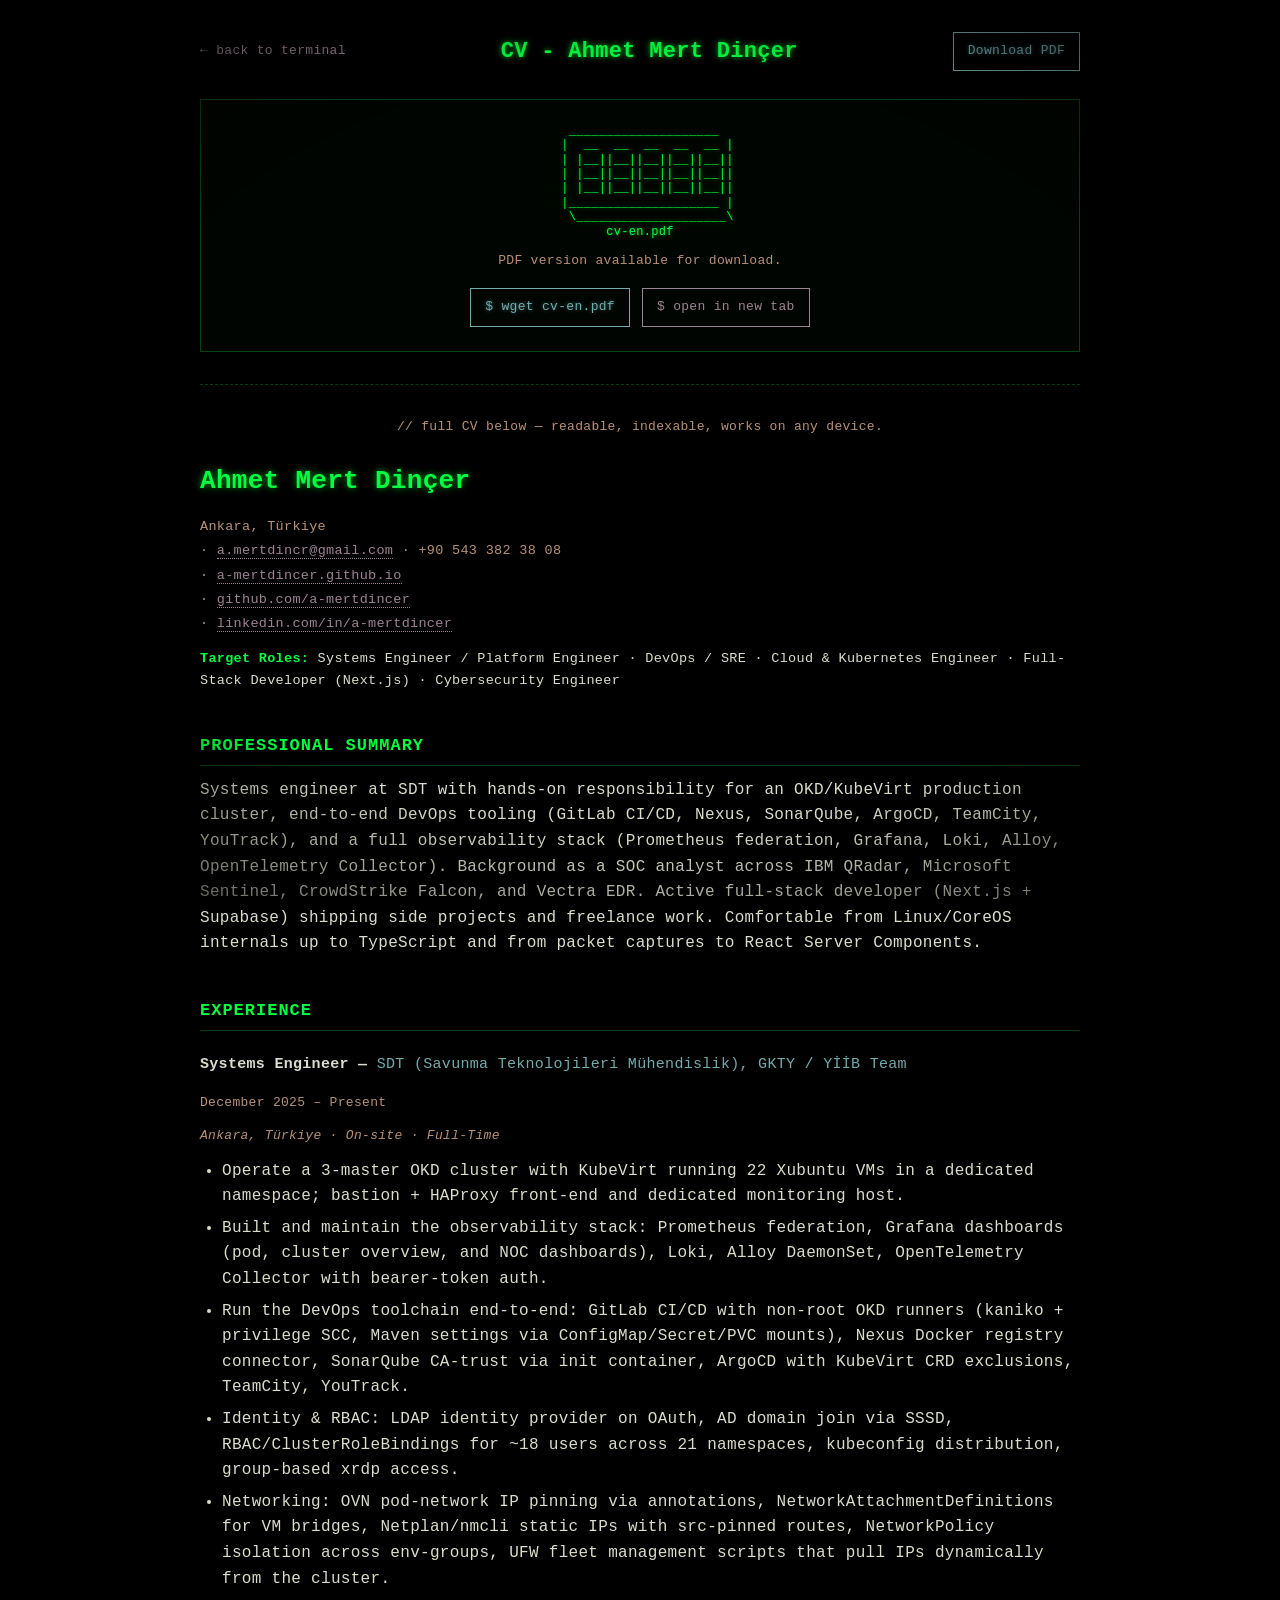
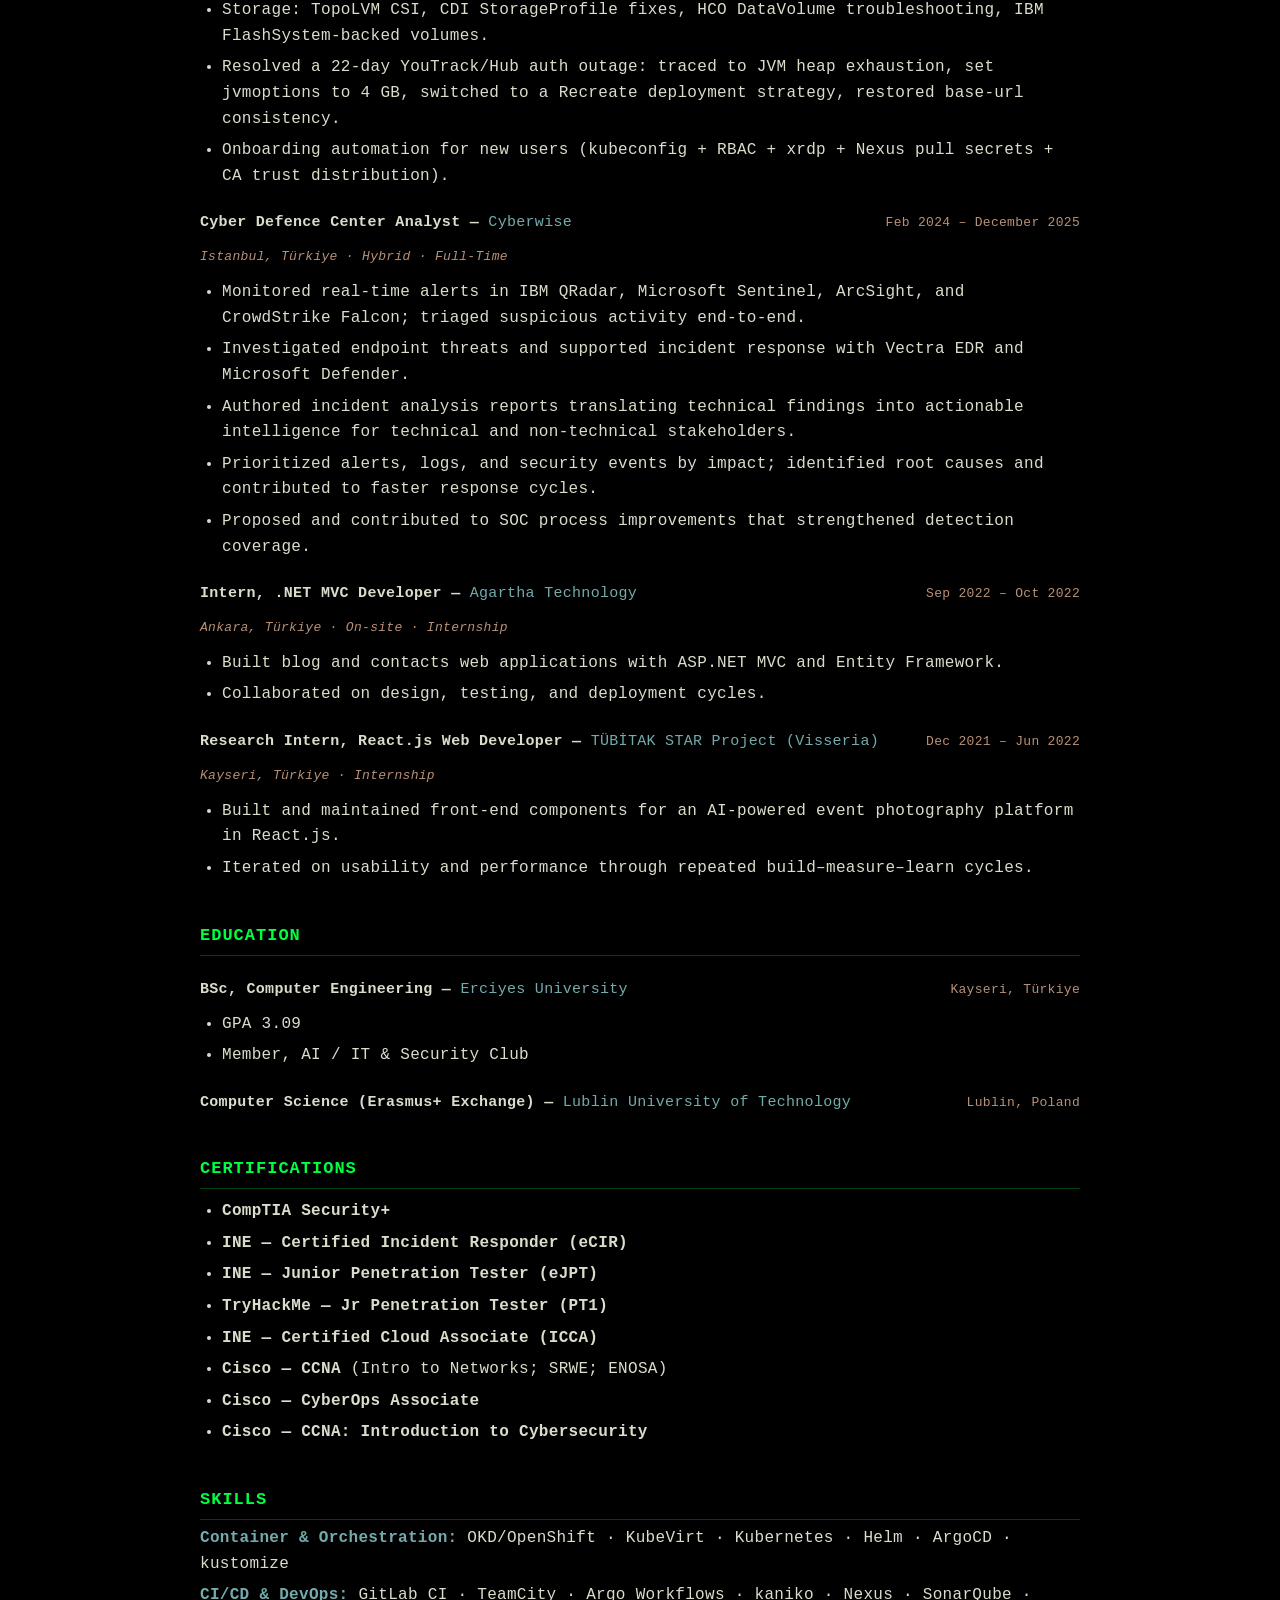
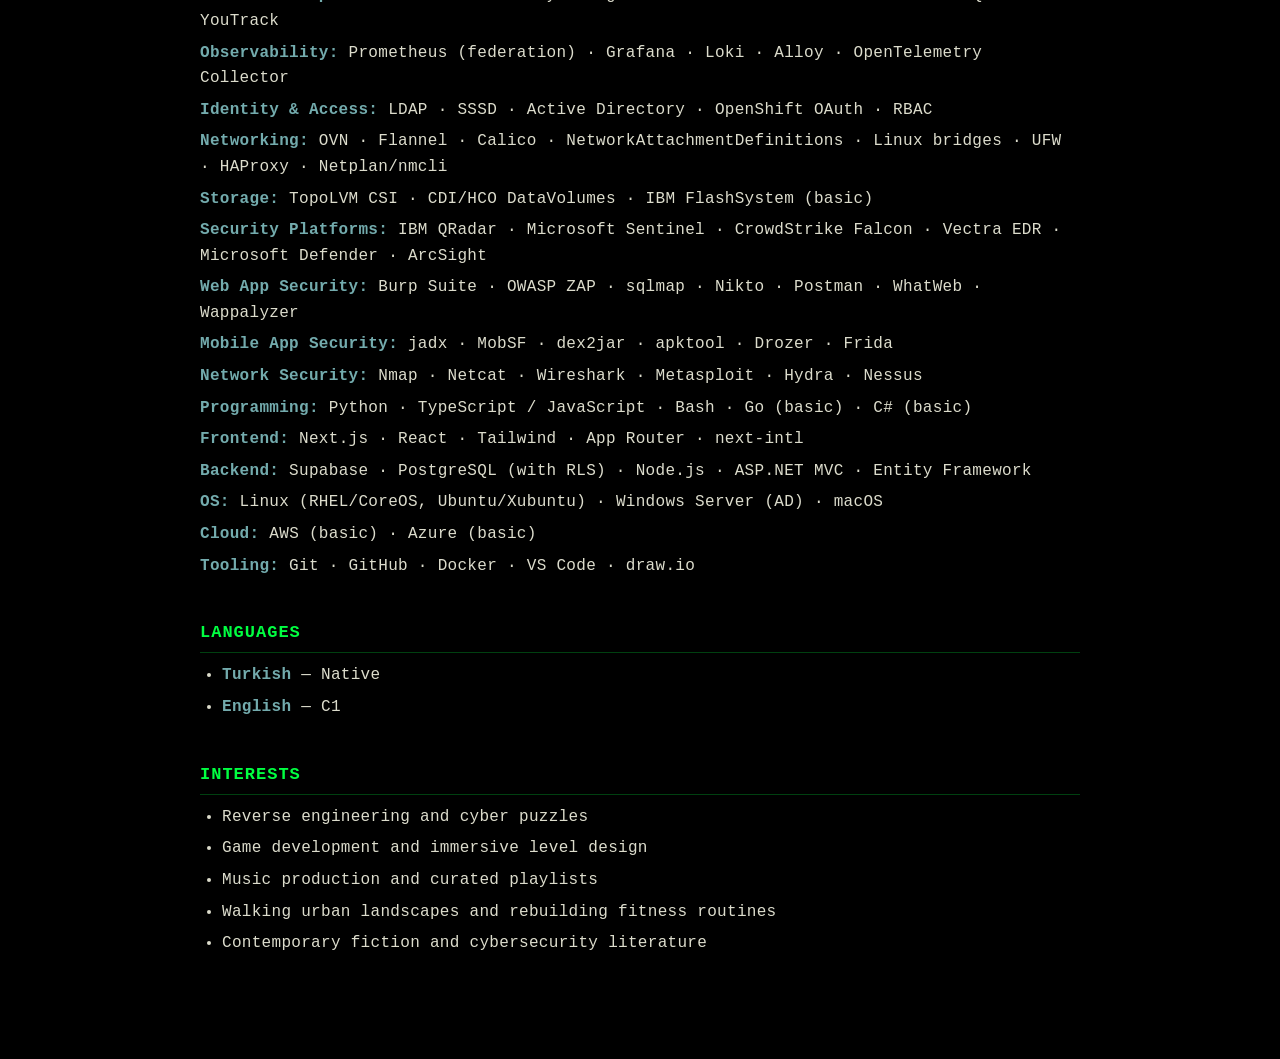
==== commit 6643981e: "Remove internal infrastructure details and Telos mention from CV Co-Authored-By: Claude Opus 5.5 <no" ====
--- a/cv/index.html
+++ b/cv/index.html
@@ -74,11 +74,11 @@
           </div>
           <p class="cv-entry-meta">Ankara, Türkiye · On-site · Full-Time</p>
           <ul>
-            <li>Operate a 3-master OKD cluster with KubeVirt running 22 Xubuntu VMs in a dedicated namespace; bastion + HAProxy front-end and dedicated monitoring host (10.100.3.192).</li>
-            <li>Built and maintain the observability stack: Prometheus federation, Grafana dashboards (<code>gkty-okd-pods</code>, <code>gkty-okd-overview</code>, NOC dashboards), Loki, Alloy DaemonSet, OpenTelemetry Collector with bearer-token auth.</li>
+            <li>Operate a 3-master OKD cluster with KubeVirt running 22 Xubuntu VMs in a dedicated namespace; bastion + HAProxy front-end and dedicated monitoring host.</li>
+            <li>Built and maintain the observability stack: Prometheus federation, Grafana dashboards (pod, cluster overview, and NOC dashboards), Loki, Alloy DaemonSet, OpenTelemetry Collector with bearer-token auth.</li>
             <li>Run the DevOps toolchain end-to-end: GitLab CI/CD with non-root OKD runners (kaniko + privilege SCC, Maven settings via ConfigMap/Secret/PVC mounts), Nexus Docker registry connector, SonarQube CA-trust via init container, ArgoCD with KubeVirt CRD exclusions, TeamCity, YouTrack.</li>
-            <li>Identity &amp; RBAC: LDAP identity provider on OAuth, AD domain (<code>gkty.sdt.local</code>) join via SSSD, RBAC/ClusterRoleBindings for ~18 users across 21 namespaces, kubeconfig distribution, group-based xrdp access (<code>tsusers</code>).</li>
-            <li>Networking: OVN pod-network IP pinning via annotations, NetworkAttachmentDefinitions for VM bridges (<code>br-vm-bridge</code>), Netplan/nmcli static IPs with src-pinned routes, NetworkPolicy isolation across env-groups, UFW fleet management scripts that pull IPs dynamically from the cluster.</li>
+            <li>Identity &amp; RBAC: LDAP identity provider on OAuth, AD domain join via SSSD, RBAC/ClusterRoleBindings for ~18 users across 21 namespaces, kubeconfig distribution, group-based xrdp access.</li>
+            <li>Networking: OVN pod-network IP pinning via annotations, NetworkAttachmentDefinitions for VM bridges, Netplan/nmcli static IPs with src-pinned routes, NetworkPolicy isolation across env-groups, UFW fleet management scripts that pull IPs dynamically from the cluster.</li>
             <li>Storage: TopoLVM CSI, CDI StorageProfile fixes, HCO DataVolume troubleshooting, IBM FlashSystem-backed volumes.</li>
             <li>Resolved a 22-day YouTrack/Hub auth outage: traced to JVM heap exhaustion, set jvmoptions to 4 GB, switched to a Recreate deployment strategy, restored base-url consistency.</li>
             <li>Onboarding automation for new users (kubeconfig + RBAC + xrdp + Nexus pull secrets + CA trust distribution).</li>
@@ -184,7 +184,7 @@
         <h2>Interests</h2>
         <ul>
             <li>Reverse engineering and cyber puzzles</li>
-            <li>Game development and immersive level design (on hold while shipping Telos)</li>
+            <li>Game development and immersive level design</li>
             <li>Music production and curated playlists</li>
             <li>Walking urban landscapes and rebuilding fitness routines</li>
             <li>Contemporary fiction and cybersecurity literature</li>
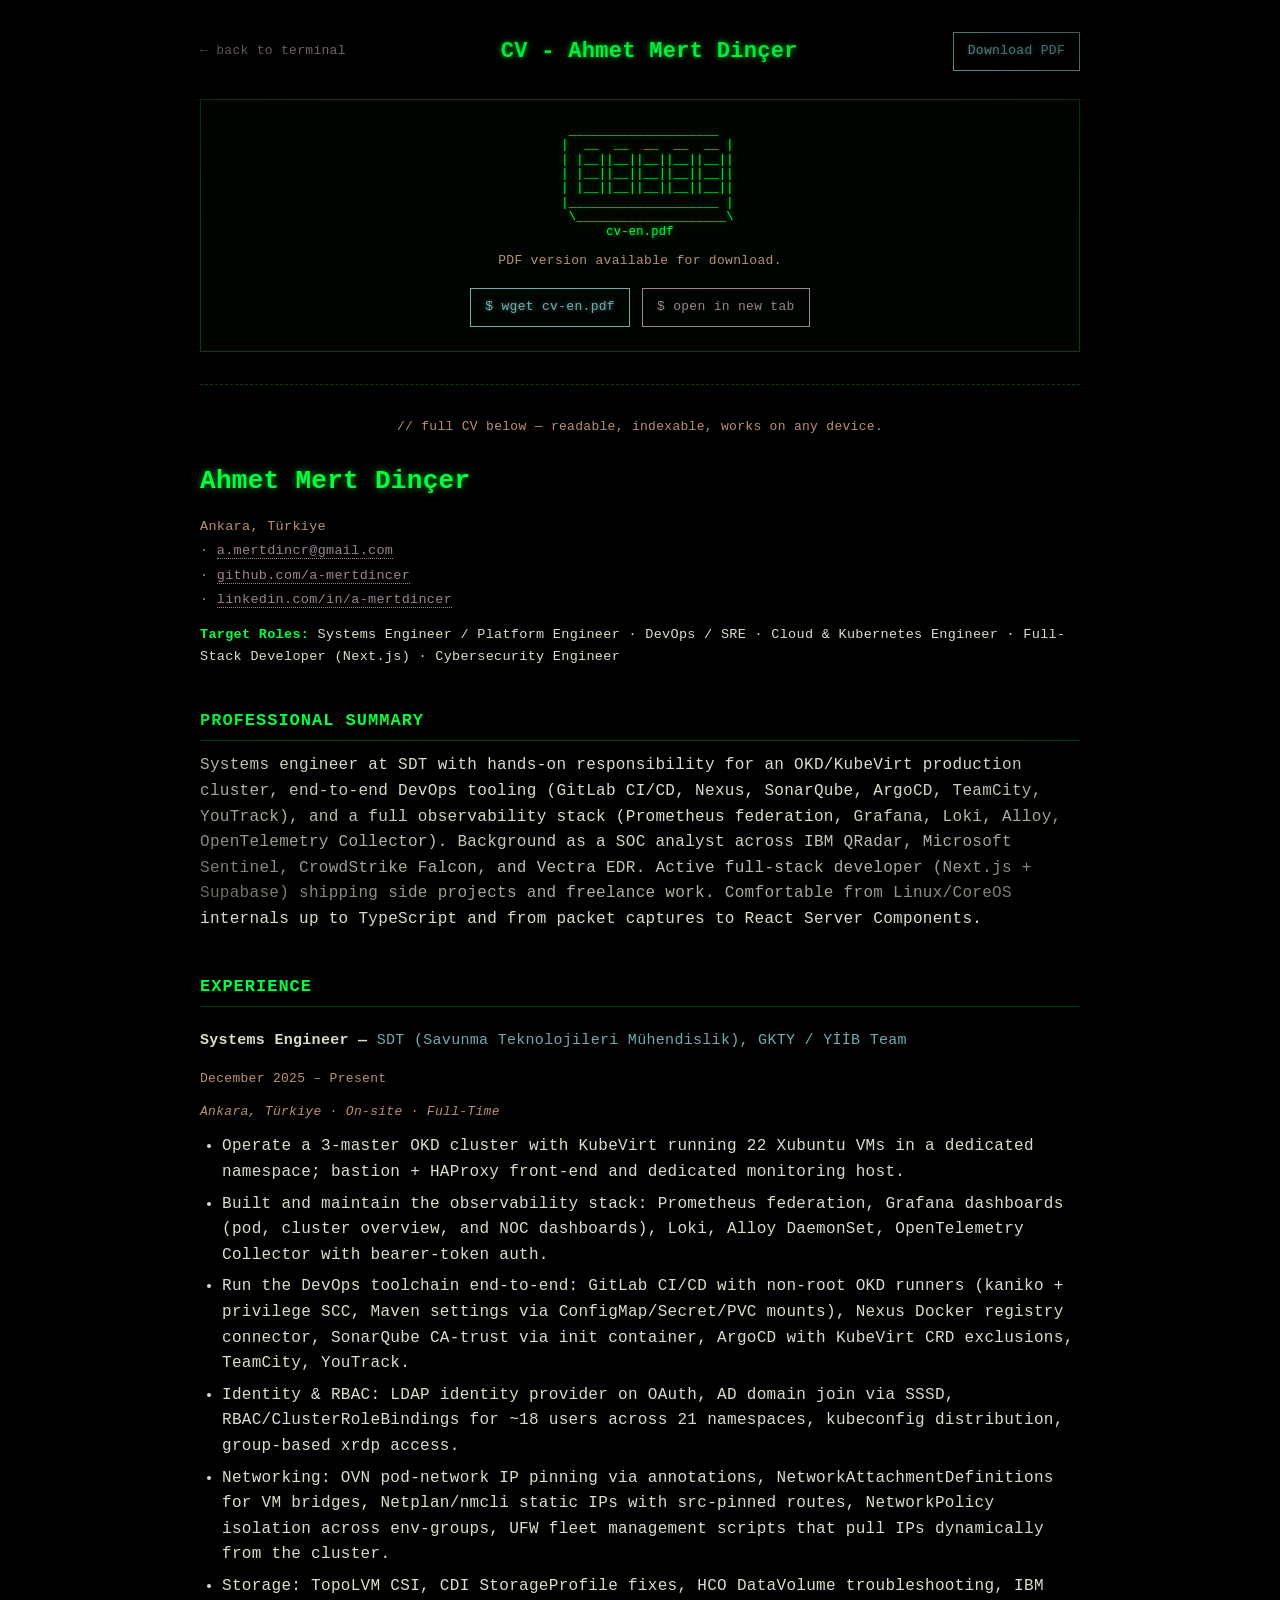
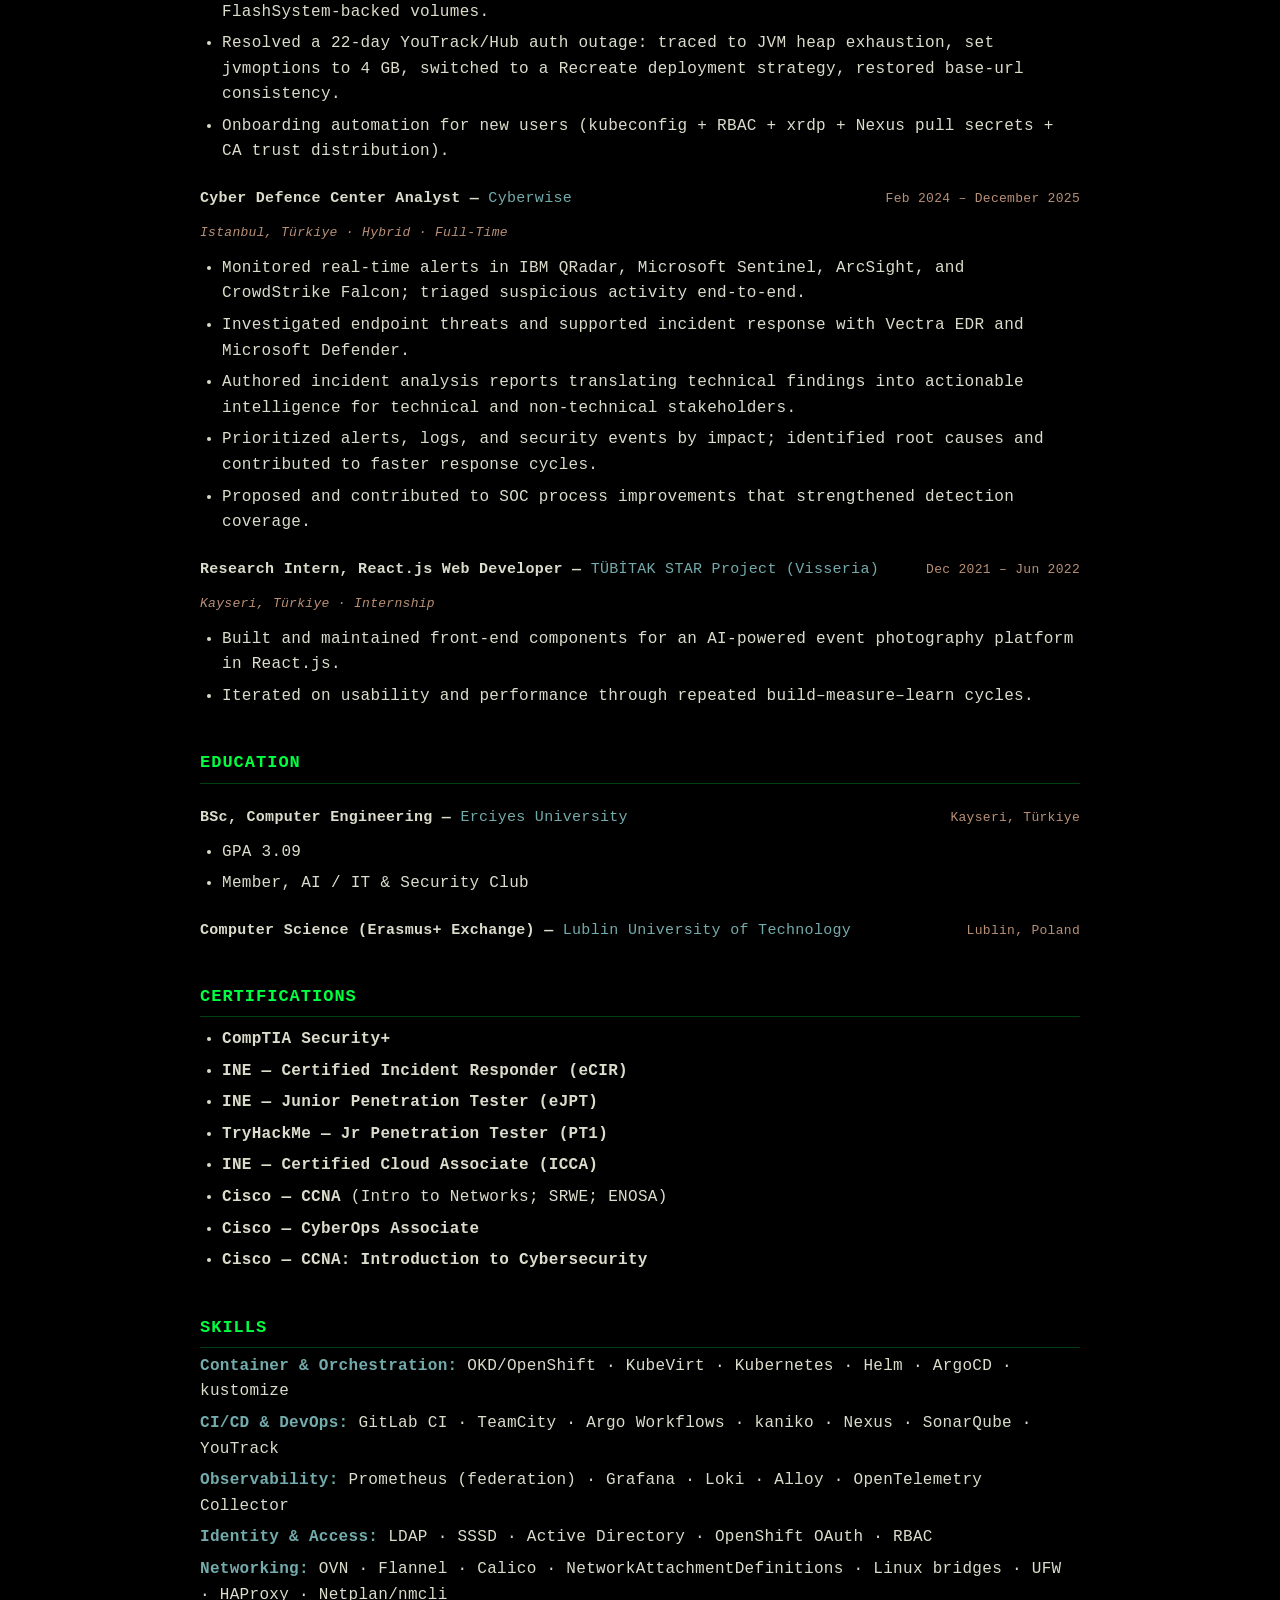
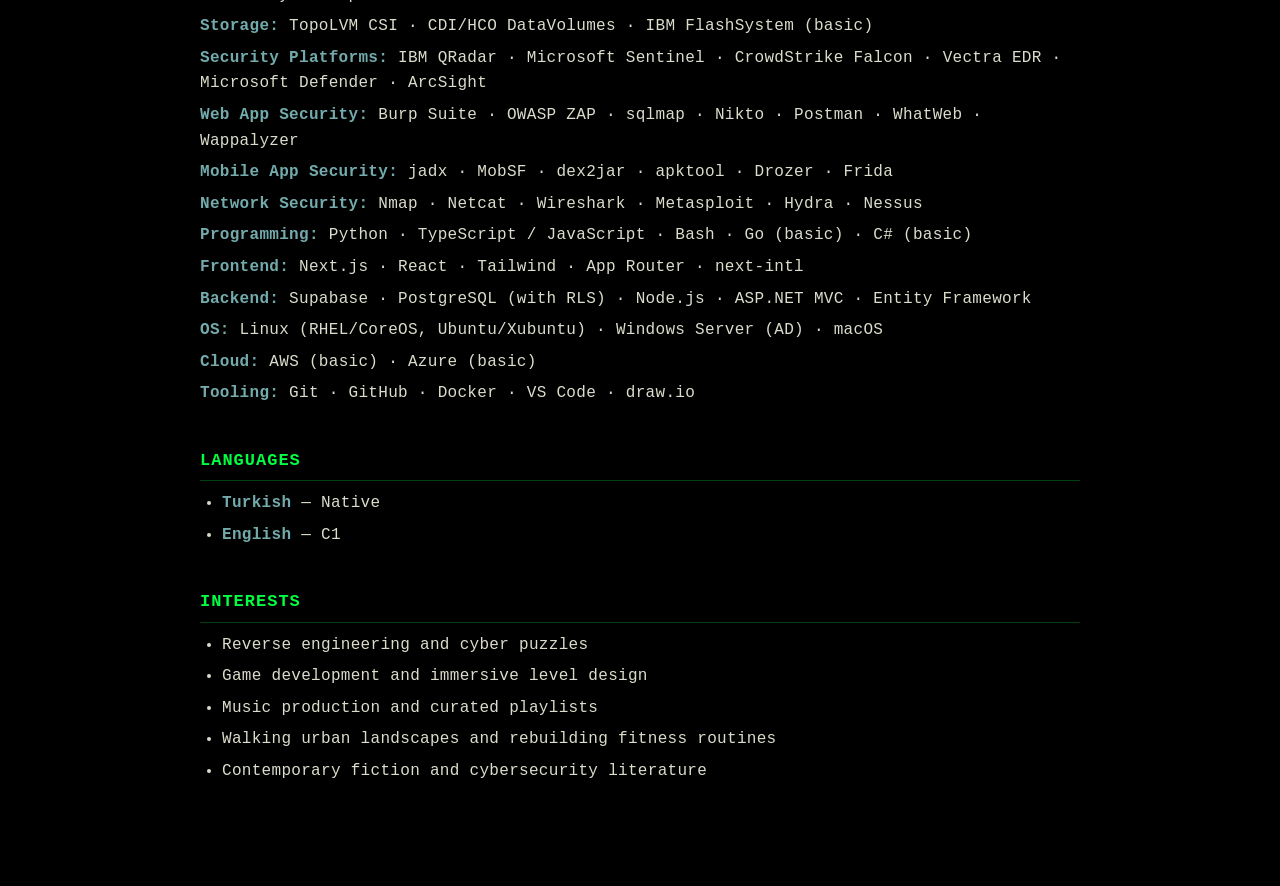
==== commit 503083f4: "Update CV from admin panel" ====
--- a/cv/index.html
+++ b/cv/index.html
@@ -56,8 +56,7 @@
         <h1>Ahmet Mert Dinçer</h1>
         <p class="cv-contact">
           Ankara, Türkiye<br />
-          · <a href="mailto:a.mertdincr@gmail.com">a.mertdincr@gmail.com</a> · +90 543 382 38 08<br />
-          · <a href="https://a-mertdincer.github.io" target="_blank" rel="noopener noreferrer">a-mertdincer.github.io</a><br />
+          · <a href="mailto:a.mertdincr@gmail.com">a.mertdincr@gmail.com</a><br />
           · <a href="https://github.com/a-mertdincer" target="_blank" rel="noopener noreferrer">github.com/a-mertdincer</a><br />
           · <a href="https://www.linkedin.com/in/a-mertdincer/" target="_blank" rel="noopener noreferrer">linkedin.com/in/a-mertdincer</a>
         </p>
@@ -97,18 +96,6 @@
             <li>Authored incident analysis reports translating technical findings into actionable intelligence for technical and non-technical stakeholders.</li>
             <li>Prioritized alerts, logs, and security events by impact; identified root causes and contributed to faster response cycles.</li>
             <li>Proposed and contributed to SOC process improvements that strengthened detection coverage.</li>
-          </ul>
-        </section>
-
-        <section class="cv-entry">
-          <div class="cv-entry-head">
-            <h3 class="cv-entry-title">Intern, .NET MVC Developer — <span class="org">Agartha Technology</span></h3>
-            <span class="cv-entry-date">Sep 2022 – Oct 2022</span>
-          </div>
-          <p class="cv-entry-meta">Ankara, Türkiye · On-site · Internship</p>
-          <ul>
-            <li>Built blog and contacts web applications with ASP.NET MVC and Entity Framework.</li>
-            <li>Collaborated on design, testing, and deployment cycles.</li>
           </ul>
         </section>
 
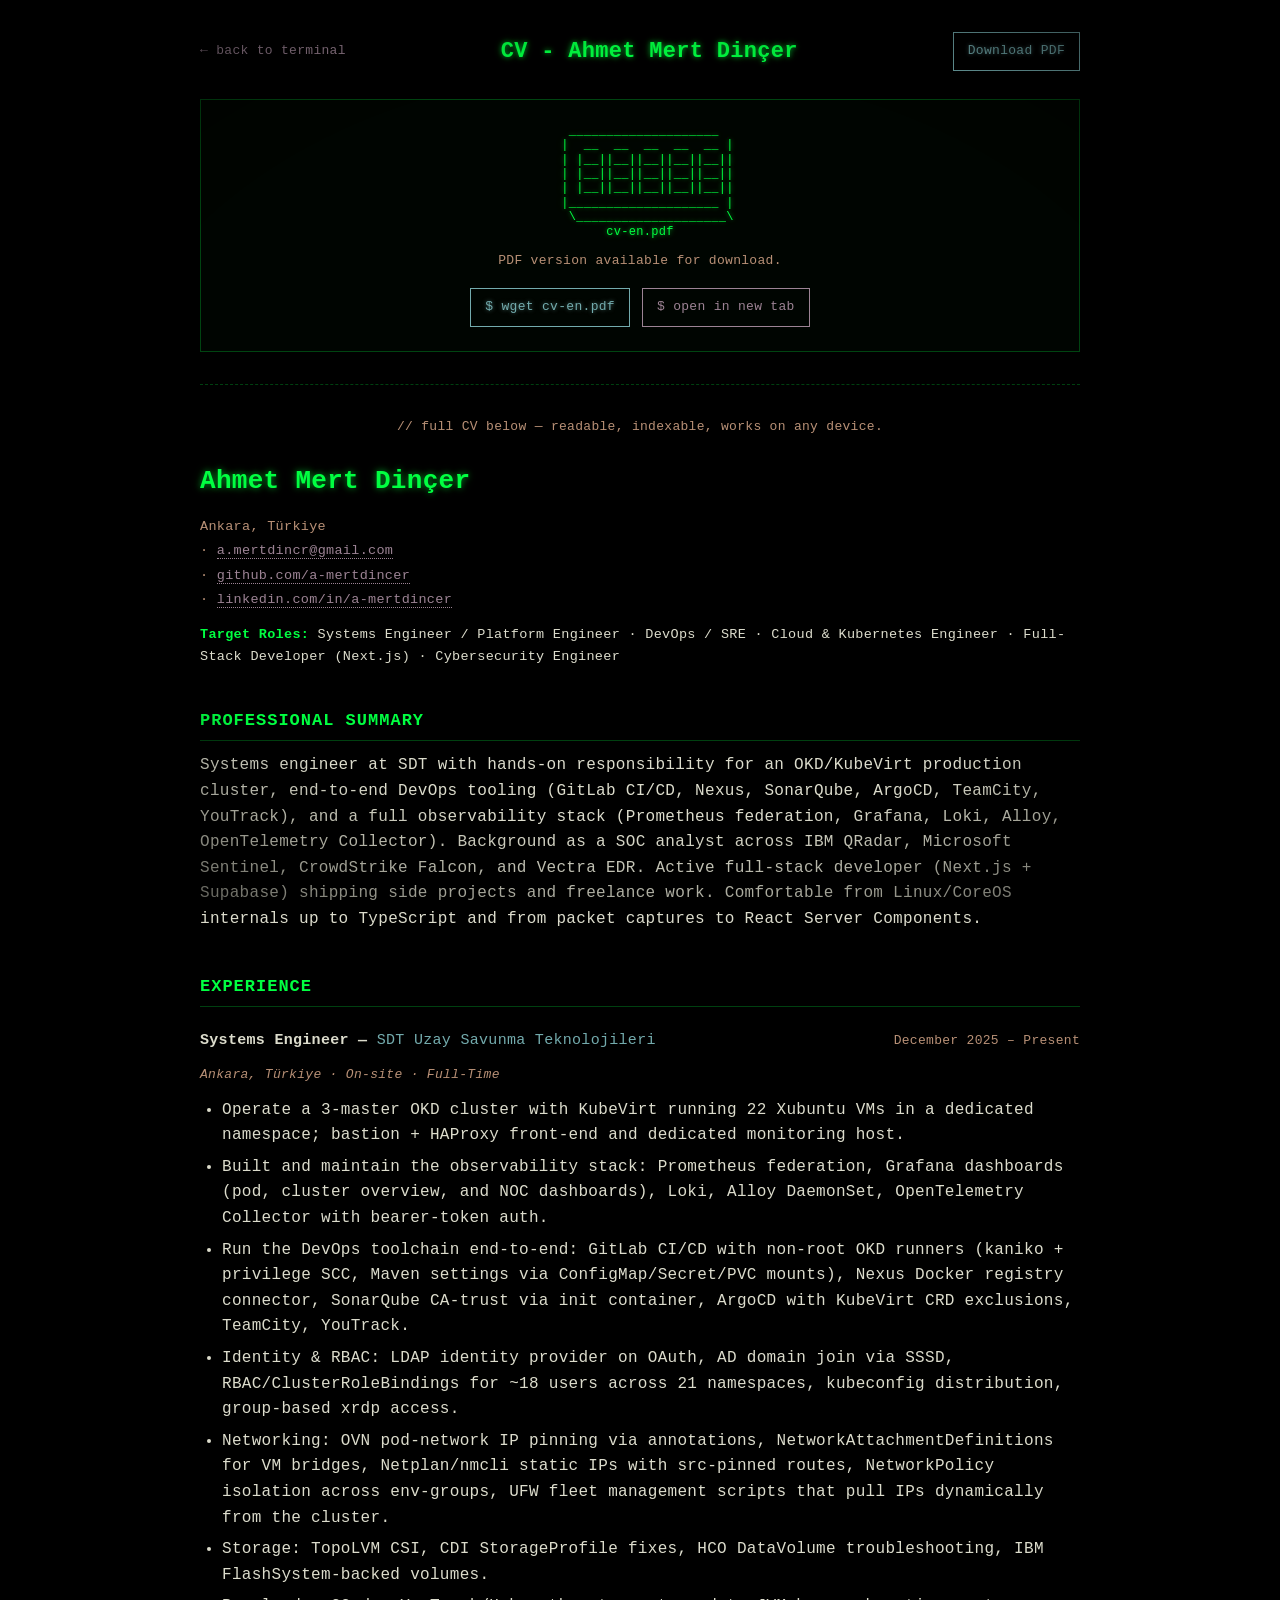
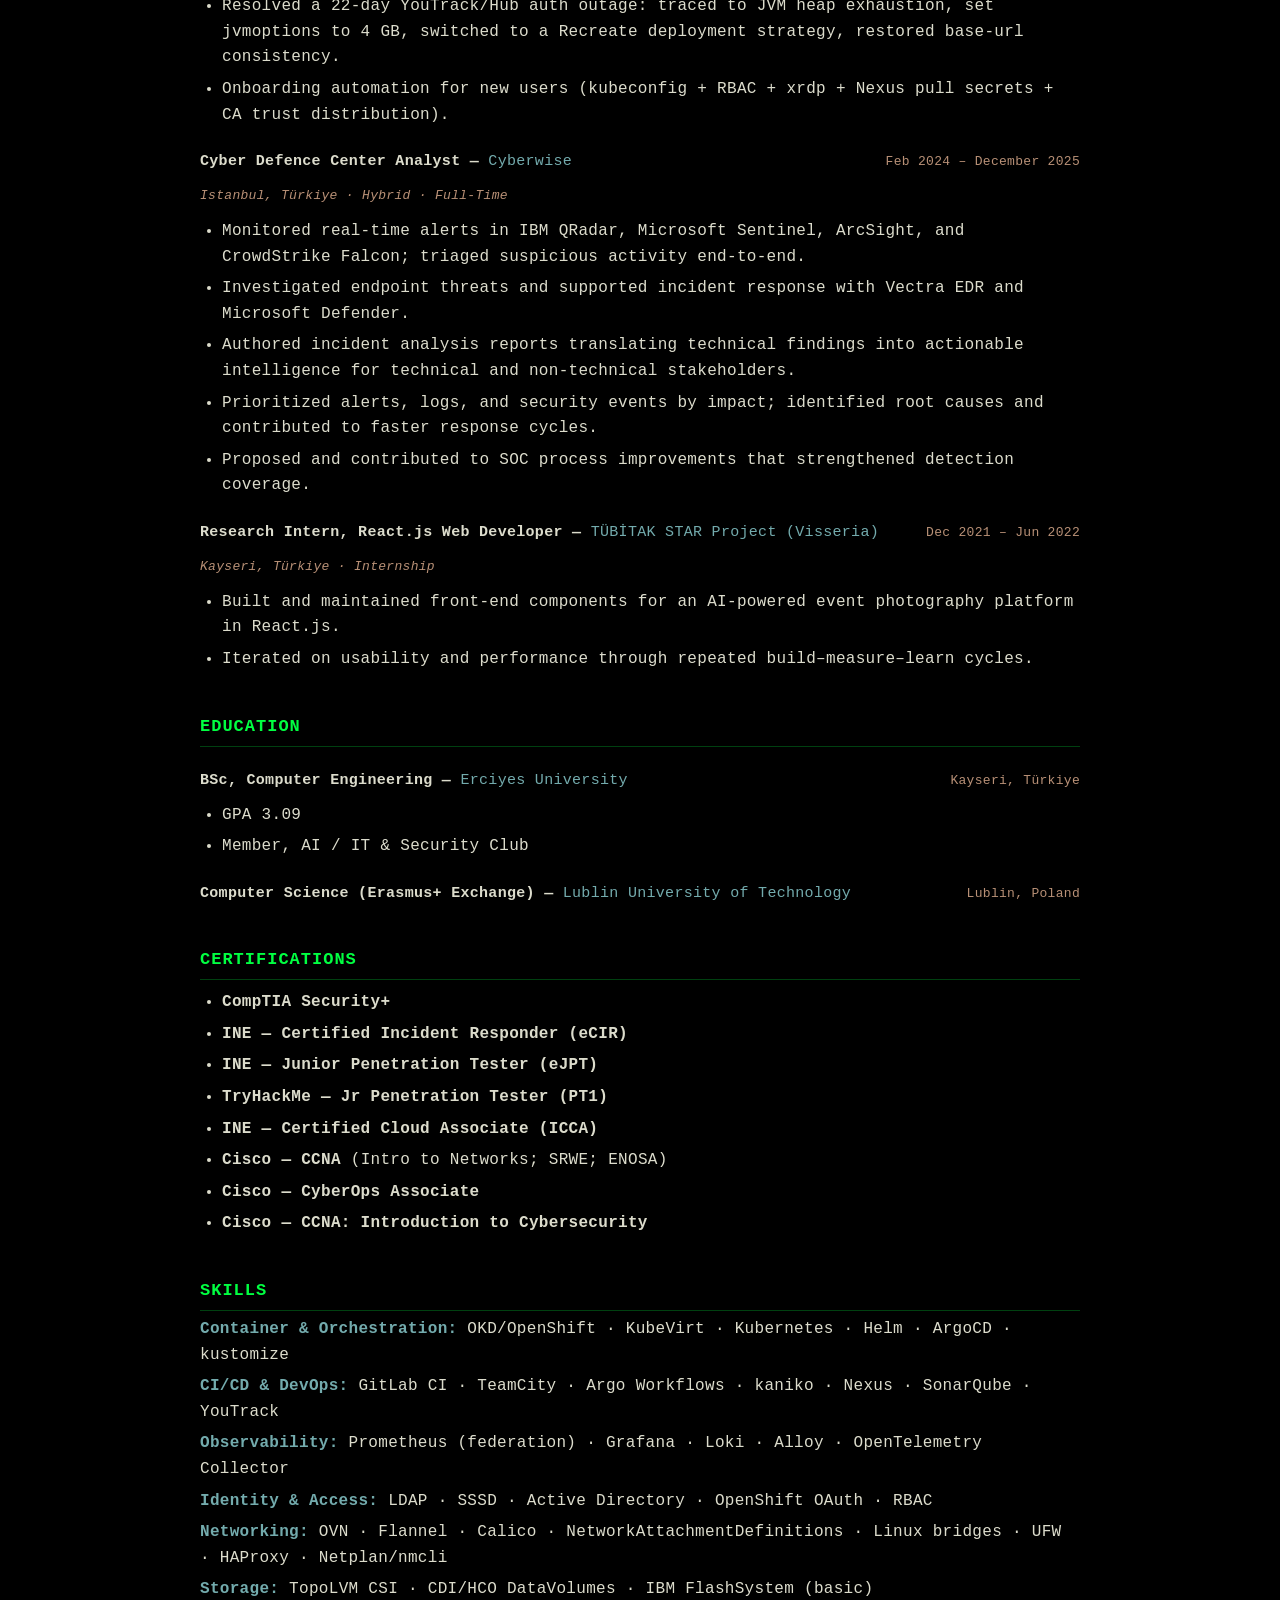
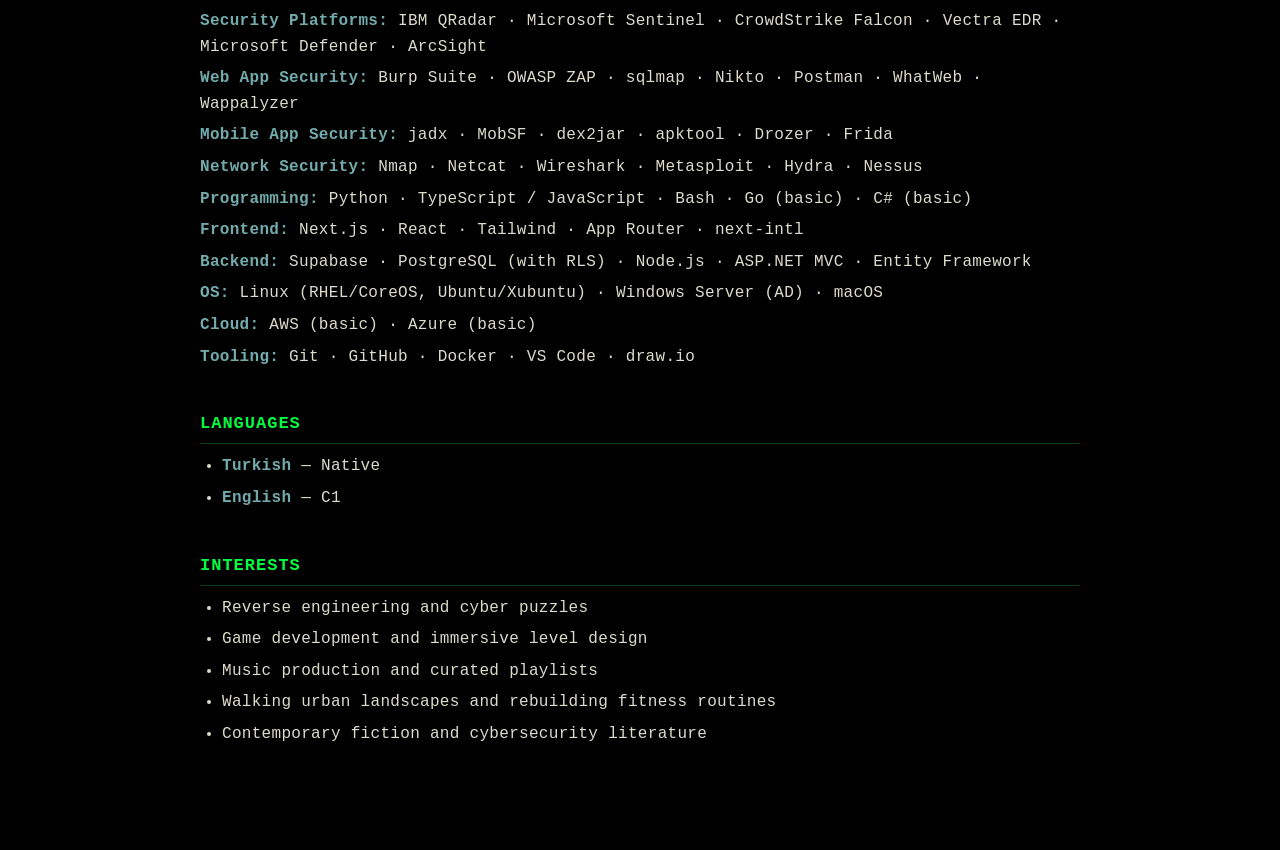
==== commit b0d69e9f: "Update CV from admin panel" ====
--- a/cv/index.html
+++ b/cv/index.html
@@ -68,7 +68,7 @@
         <h2>Experience</h2>
         <section class="cv-entry">
           <div class="cv-entry-head">
-            <h3 class="cv-entry-title">Systems Engineer — <span class="org">SDT (Savunma Teknolojileri Mühendislik), GKTY / YİİB Team</span></h3>
+            <h3 class="cv-entry-title">Systems Engineer — <span class="org">SDT Uzay Savunma Teknolojileri</span></h3>
             <span class="cv-entry-date">December 2025 – Present</span>
           </div>
           <p class="cv-entry-meta">Ankara, Türkiye · On-site · Full-Time</p>
